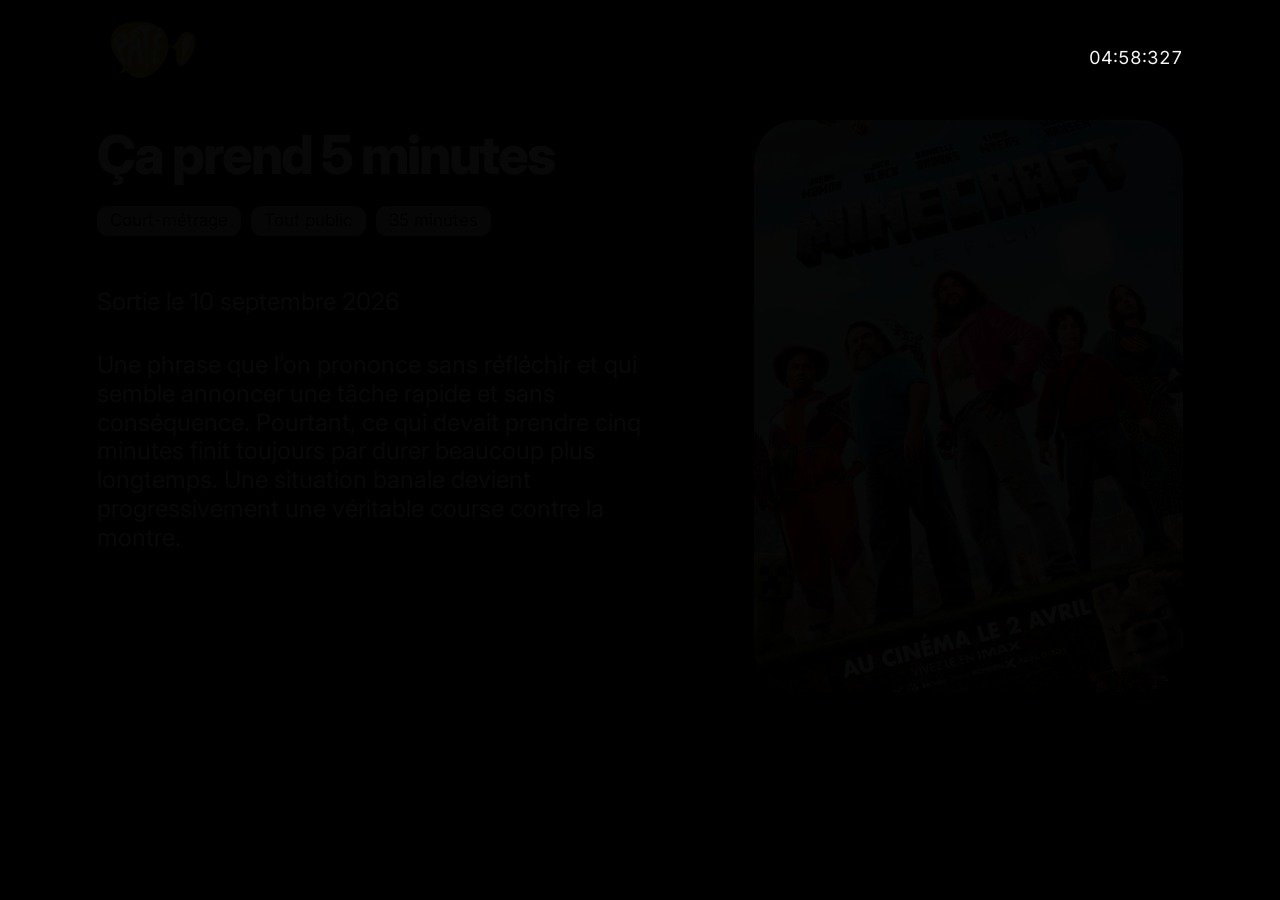
==== index.html @ 11e7de11 "add light effect" ====
<!DOCTYPE html>
<html lang="fr">
<head>
    <meta charset="UTF-8">
    <meta name="viewport" content="width=device-width, initial-scale=1.0">
    <title>Ça prend 5 minutes</title>
    <link rel="stylesheet" href="assets/css/style.css">
</head>
<body>
    <header>
        <img src="assets/images/logo_pathe.png" alt="Logo de Ça prend 5 minutes" class="logo">
        <div class="timer" id="timer">05:00:000</div>
    </header>
    <section class="first-section">
        <div class="first-section-left">
            <h1>Ça prend 5 minutes</h1>
            <div class="tags">
                <span class="tag">Court-métrage</span>
                <span class="tag">Tout public</span>
                <span class="tag">35 minutes</span>
            </div>
            <p class="date-sortie">Sortie le 10 septembre 2026</p>
            <p class="description">Une phrase que l’on prononce sans réfléchir et qui semble annoncer une tâche rapide et sans conséquence. Pourtant, ce qui devait prendre cinq minutes finit toujours par durer 
beaucoup plus longtemps. Une situation banale devient progressivement une véritable course contre la montre.</p>
        </div>
        <div class="first-section-right">
            <div class="container-affiche">
                <img src="assets/images/affiche.jpg" alt="Affiche du film Ça prend 5 minutes" class="affiche">
            </div>
        </div> 
    </section>
    
</body>
<script src="assets/js/index.js"></script>
</html>
---- assets/css/style.css ----
@import url('https://fonts.googleapis.com/css2?family=Inter:wght@100..900&display=swap');

* {
   box-sizing: border-box;
}

body {
   min-height: 100vh;
   margin: 0;
   padding: 20px 7.6vw 66px;
   background-color: #090A0B;
   color: #f8f8f8;
   font-family: 'Inter', sans-serif;
}

header {
   display: flex;
   align-items: center;
   justify-content: space-between;
   margin-bottom: 24px;
}

header img {
   display: block;
   width: 100px;
   height: auto;
}

.timer {
   position: relative;
   z-index: 2;
   color: #f8f8f8;
   font-size: 18px;
   font-variant-numeric: tabular-nums;
}

.scratch-layer {
   position: fixed;
   z-index: 1;
   inset: 0;
   width: 100%;
   height: 100%;
   pointer-events: none;
}

.first-section {
   display: flex;
   align-items: flex-start;
   justify-content: space-between;
   gap: 8vw;
   max-width: 1285px;
   margin: 0 auto;
}

.first-section-left {
   flex: 1 1 auto;
   min-width: 0;
   padding-top: 7px;
}

.first-section h1 {
   margin: 0 0 23px;
   color: #f8f8f8;
   font-size: clamp(38px, 4.2vw, 64px);
   font-weight: 800;
   line-height: 1.05;
   letter-spacing: -2px;
}

.tags {
   display: flex;
   flex-wrap: wrap;
   gap: 10px;
}

.tag {
   padding: 6px 13px 7px;
   border-radius: 11px;
   background-color: #c6c6c6;
   color: #090a0b;
   font-size: 17px;
   line-height: 1;
}

.date-sortie {
   margin: 52px 0 34px;
   color: #f1f1f1;
   font-size: 24px;
   line-height: 1.2;
}

.description {
   max-width: 590px;
   margin: 0;
   color: #f1f1f1;
   font-size: 24px;
   line-height: 1.2;
}

.first-section-right {
   flex: 0 0 min(35vw, 429px);
}

.container-affiche {
   width: 100%;
   aspect-ratio: 3 / 4;
   overflow: hidden;
   border-radius: 44px;
}

.affiche {
   display: block;
   width: 100%;
   height: 100%;
   object-fit: cover;
}

@media (max-width: 800px) {
   body {
      padding: 28px 24px 44px;
   }

   header {
      margin-bottom: 28px;
   }

   .first-section {
      display: block;
   }

   .first-section h1 {
      padding-right: 50px;
      font-size: clamp(36px, 10vw, 54px);
      letter-spacing: -1px;
   }

   .date-sortie {
      margin: 48px 0 28px;
      font-size: 22px;
   }

   .description {
      font-size: 22px;
   }

   .first-section-right {
      width: min(100%, 429px);
      margin: 42px auto 0;
   }
}
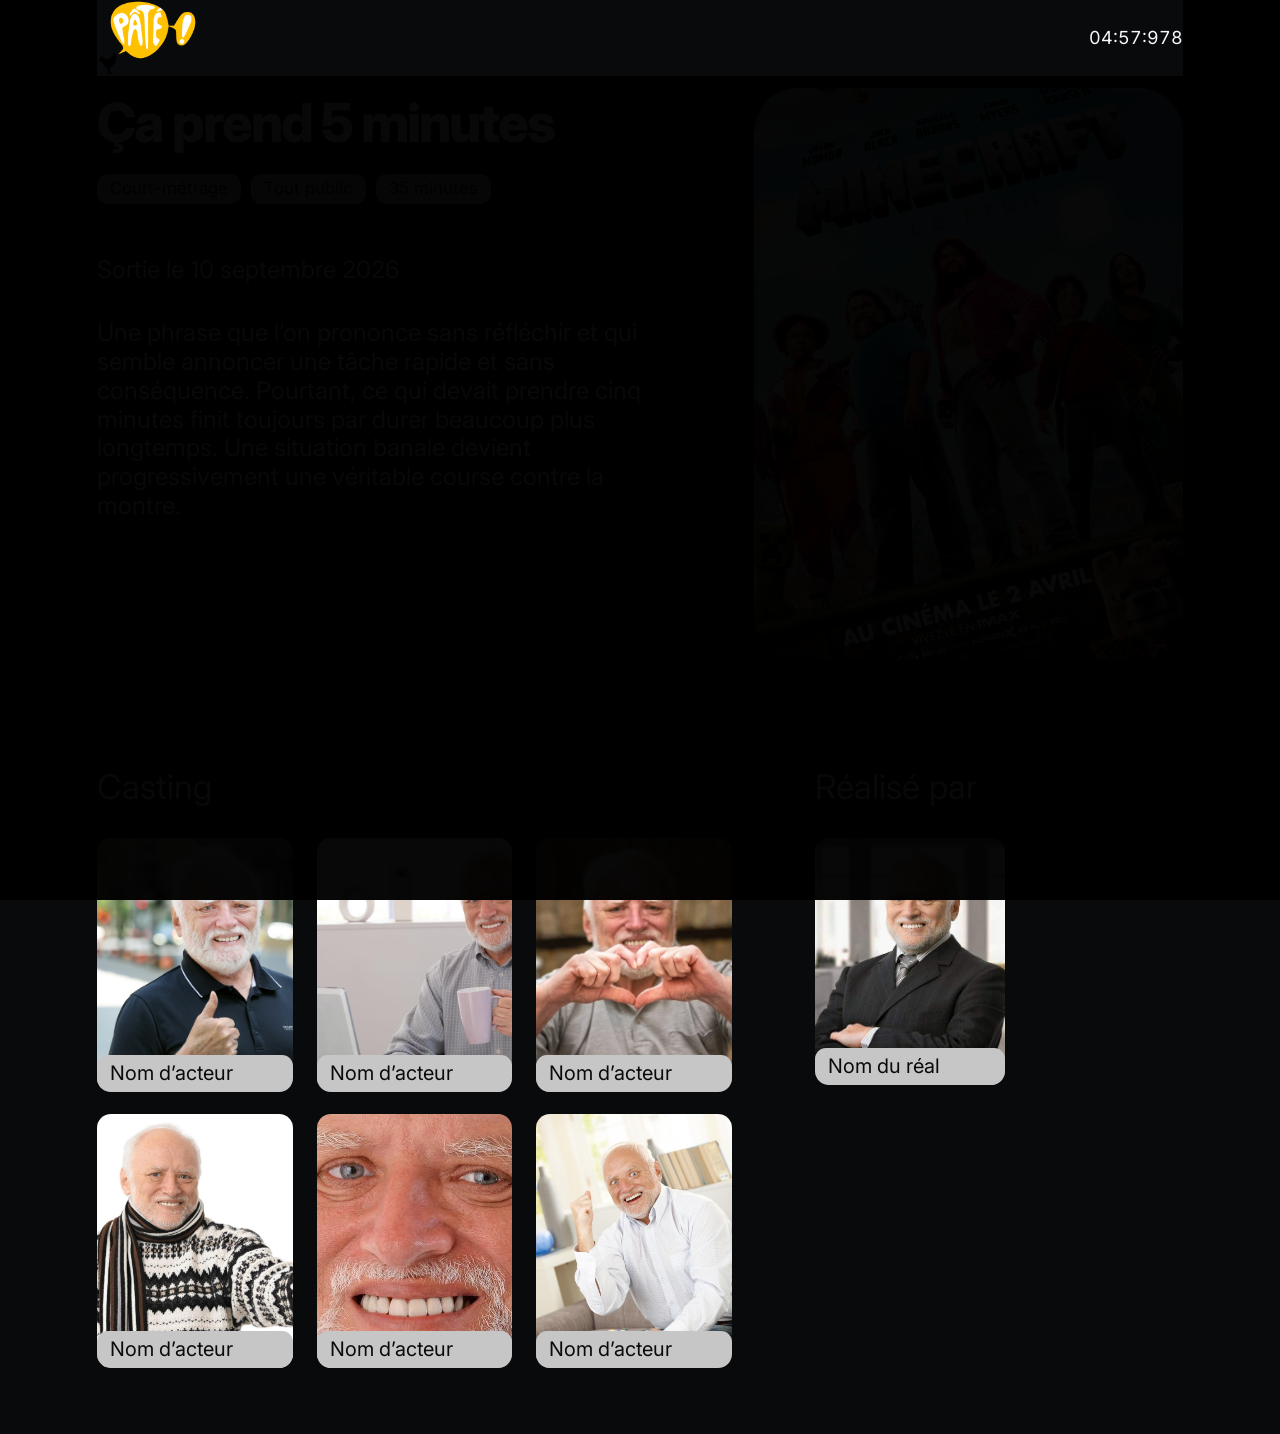
==== commit c77e1d3e: "new section" ====
--- a/index.html
+++ b/index.html
@@ -29,6 +29,46 @@
             </div>
         </div> 
     </section>
+
+    <section class="credits-section">
+        <div class="casting-column">
+            <h2>Casting</h2>
+            <div class="casting-grid">
+                <article class="person-card">
+                    <img src="assets/images/acteur_1.jpg" alt="Acteur du film">
+                    <p>Nom d’acteur</p>
+                </article>
+                <article class="person-card">
+                    <img src="assets/images/acteur_2.jpg" alt="Acteur du film">
+                    <p>Nom d’acteur</p>
+                </article>
+                <article class="person-card">
+                    <img src="assets/images/acteur_3.jpg" alt="Acteur du film">
+                    <p>Nom d’acteur</p>
+                </article>
+                <article class="person-card">
+                    <img src="assets/images/acteur_4.jpg" alt="Acteur du film">
+                    <p>Nom d’acteur</p>
+                </article>
+                <article class="person-card">
+                    <img src="assets/images/acteur_5.jpeg" alt="Acteur du film">
+                    <p>Nom d’acteur</p>
+                </article>
+                <article class="person-card">
+                    <img src="assets/images/acteur_6.jpg" alt="Acteur du film">
+                    <p>Nom d’acteur</p>
+                </article>
+            </div>
+        </div>
+
+        <div class="director-column">
+            <h2>Réalisé par</h2>
+            <article class="person-card director-card">
+                <img src="assets/images/real.jpg" alt="Réalisateur du film">
+                <p>Nom du réal</p>
+            </article>
+        </div>
+    </section>
     
 </body>
 <script src="assets/js/index.js"></script>
--- a/assets/css/style.css
+++ b/assets/css/style.css
@@ -7,17 +7,23 @@
 body {
    min-height: 100vh;
    margin: 0;
-   padding: 20px 7.6vw 66px;
+   padding: 88px 7.6vw 66px;
    background-color: #090A0B;
    color: #f8f8f8;
    font-family: 'Inter', sans-serif;
 }
 
 header {
+   position: fixed;
+   z-index: 3;
+   top: 0;
+   right: 7.6vw;
+   left: 7.6vw;
    display: flex;
    align-items: center;
    justify-content: space-between;
-   margin-bottom: 24px;
+   min-height: 68px;
+   background-color: #090a0b;
 }
 
 header img {
@@ -115,13 +121,71 @@
    object-fit: cover;
 }
 
+.credits-section {
+   display: grid;
+   grid-template-columns: minmax(0, 1fr) minmax(250px, 0.58fr);
+   gap: 6.5vw;
+   max-width: 1170px;
+   margin: 110px auto 0;
+}
+
+.credits-section h2 {
+   margin: 0 0 34px;
+   color: #f1f1f1;
+   font-size: 34px;
+   font-weight: 400;
+   line-height: 1;
+}
+
+.casting-grid {
+   display: grid;
+   grid-template-columns: repeat(3, minmax(0, 1fr));
+   gap: 22px 24px;
+}
+
+.person-card {
+   position: relative;
+   aspect-ratio: 0.77;
+   overflow: hidden;
+   border-radius: 14px;
+   background: #c6c6c6;
+}
+
+.person-card img {
+   display: block;
+   width: 100%;
+   height: 100%;
+   object-fit: cover;
+}
+
+.person-card p {
+   position: absolute;
+   right: 0;
+   bottom: 0;
+   left: 0;
+   margin: 0;
+   padding: 7px 13px 8px;
+   border-radius: 11px;
+   background: #c6c6c6;
+   color: #090a0b;
+   font-size: 20px;
+   line-height: 1.1;
+   white-space: nowrap;
+}
+
+.director-card {
+   width: min(100%, 190px);
+}
+
 @media (max-width: 800px) {
    body {
-      padding: 28px 24px 44px;
+      padding: 88px 24px 44px;
    }
 
    header {
-      margin-bottom: 28px;
+      right: 24px;
+      left: 24px;
+      min-height: 68px;
    }
 
    .first-section {
@@ -147,5 +211,29 @@
       width: min(100%, 429px);
       margin: 42px auto 0;
    }
-}
-
+
+   .credits-section {
+      display: block;
+      margin-top: 76px;
+   }
+
+   .credits-section h2 {
+      margin-bottom: 24px;
+      font-size: 30px;
+   }
+
+   .casting-grid {
+      grid-template-columns: repeat(2, minmax(0, 1fr));
+      gap: 16px;
+   }
+
+   .person-card p {
+      padding: 6px 9px 7px;
+      font-size: 15px;
+   }
+
+   .director-column {
+      margin-top: 52px;
+   }
+}
+
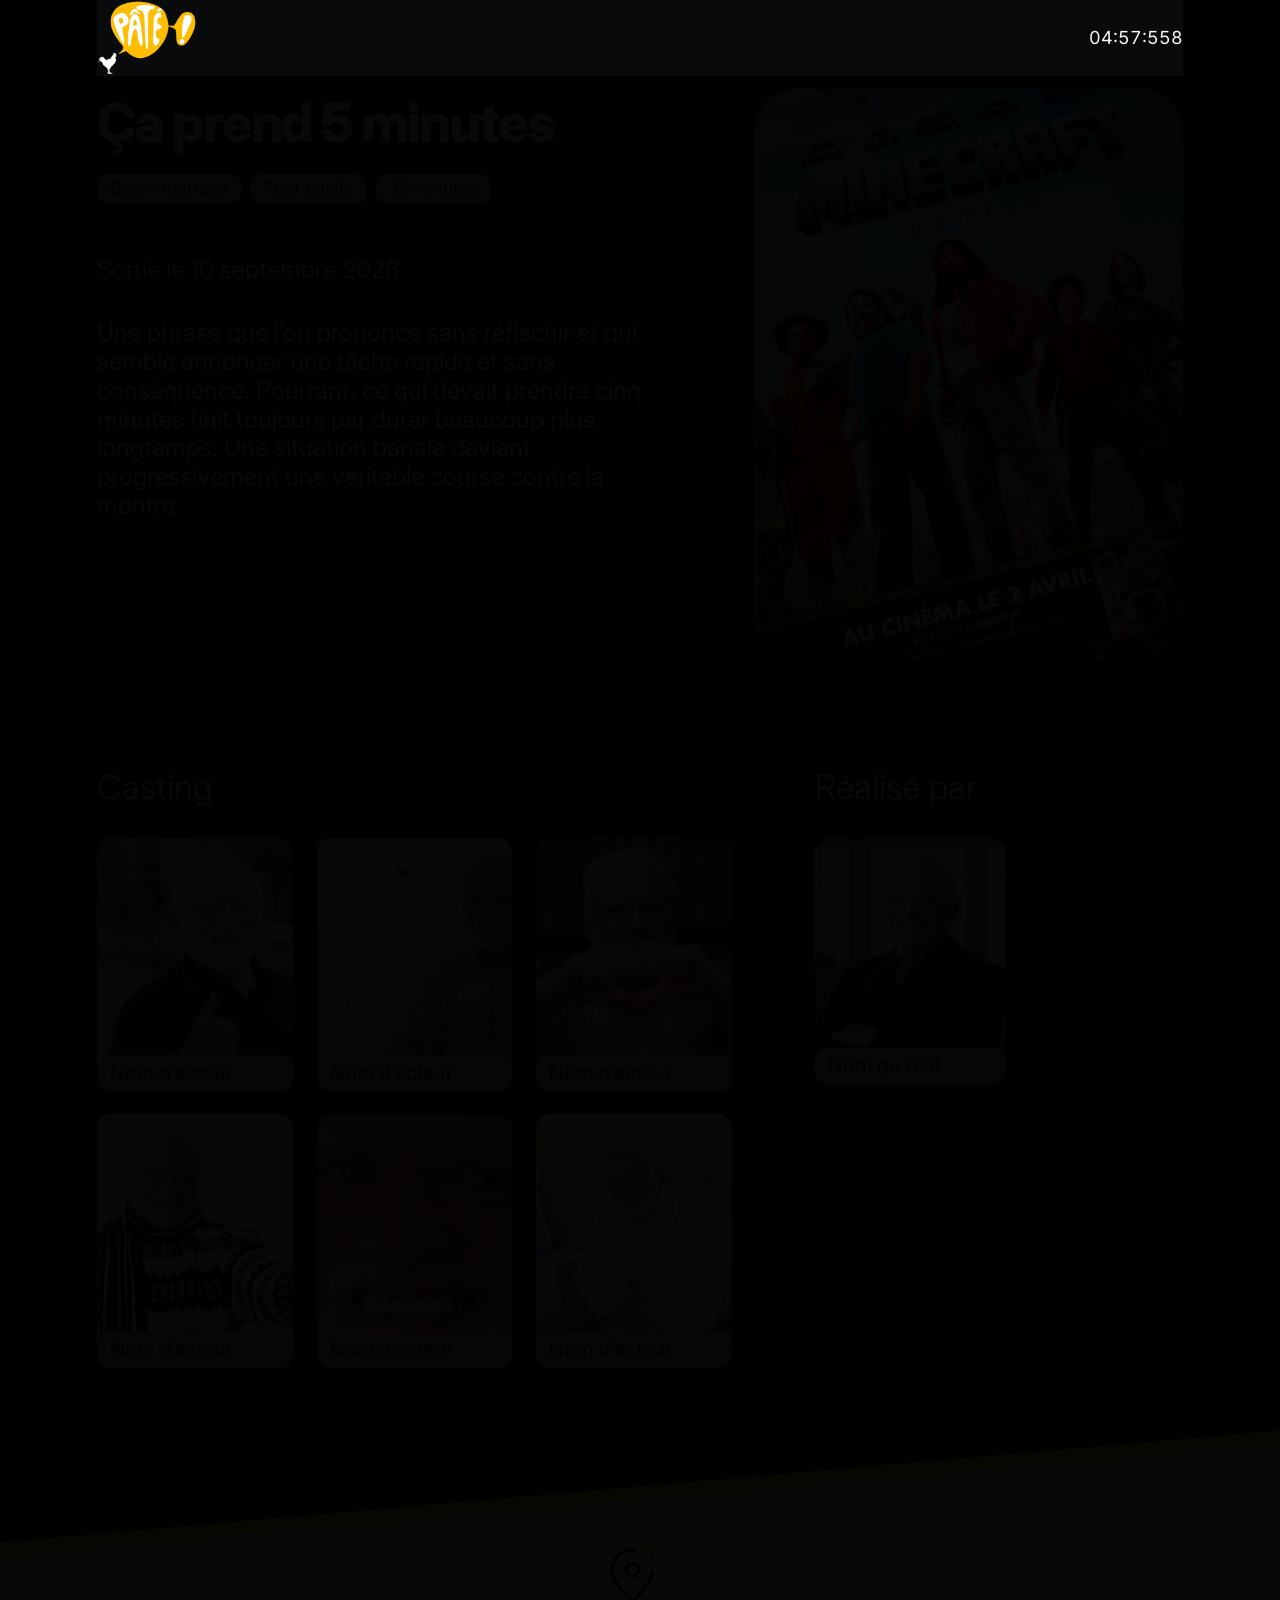
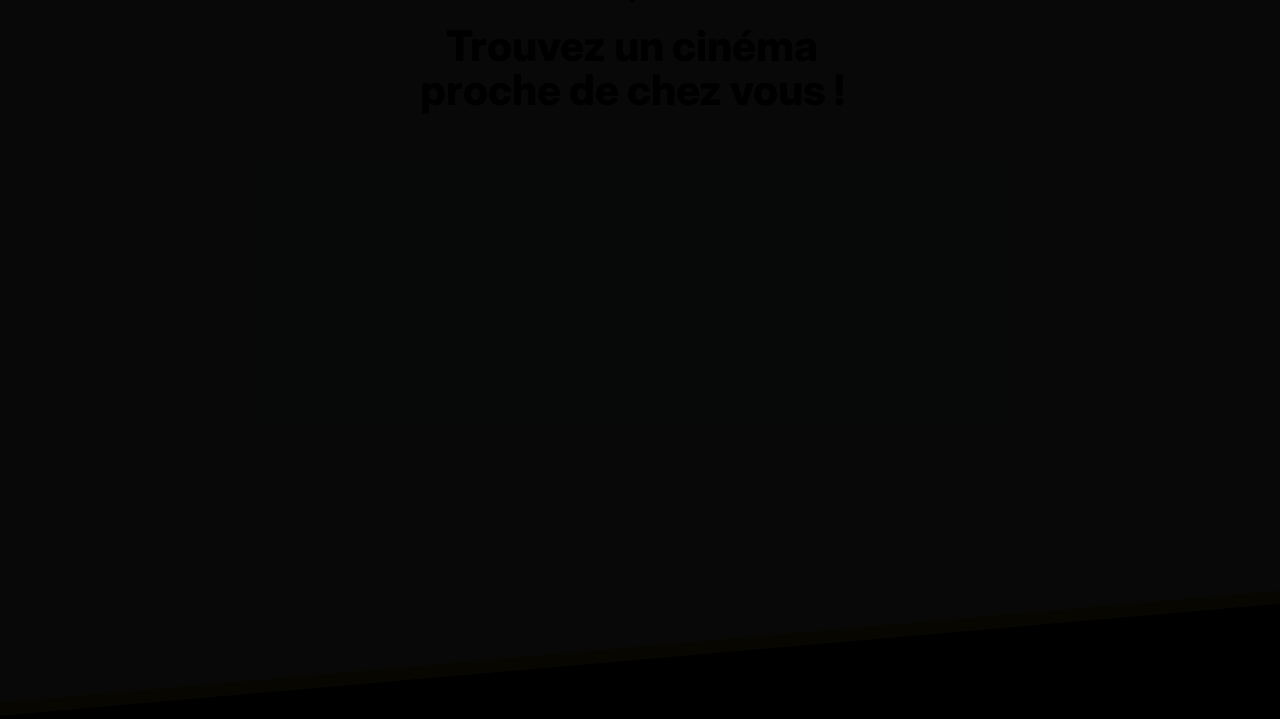
==== commit d5fbf812: "added card" ====
--- a/index.html
+++ b/index.html
@@ -69,6 +69,22 @@
             </article>
         </div>
     </section>
+
+    <section class="cinema-section">
+        <div class="cinema-panel">
+            <div class="cinema-content">
+                <img class="map-pin" src="assets/images/pin_map.png" alt="Localisation">
+                <h2>Trouvez un cinéma<br>proche de chez vous !</h2>
+                <div class="map-preview">
+                    <iframe
+                        title="Carte interactive des cinémas près de Bordeaux"
+                        src="https://www.openstreetmap.org/export/embed.html?bbox=-0.62%2C44.82%2C-0.52%2C44.87&layer=mapnik&marker=44.855%2C-0.57"
+                        loading="lazy">
+                    </iframe>
+                </div>
+            </div>
+        </div>
+    </section>
     
 </body>
 <script src="assets/js/index.js"></script>
--- a/assets/css/style.css
+++ b/assets/css/style.css
@@ -7,6 +7,7 @@
 body {
    min-height: 100vh;
    margin: 0;
+   overflow-x: hidden;
    padding: 88px 7.6vw 66px;
    background-color: #090A0B;
    color: #f8f8f8;
@@ -41,11 +42,10 @@
 }
 
 .scratch-layer {
-   position: fixed;
+   position: absolute;
    z-index: 1;
-   inset: 0;
-   width: 100%;
-   height: 100%;
+   top: 0;
+   left: 0;
    pointer-events: none;
 }
 
@@ -177,6 +177,86 @@
    width: min(100%, 190px);
 }
 
+.cinema-section {
+   width: 100vw;
+   max-width: none;
+   margin: 150px 0 0 calc(50% - 50vw);
+   padding: 30px 0;
+}
+
+.cinema-panel {
+   position: relative;
+   display: flex;
+   flex-direction: column;
+   align-items: center;
+   width: calc(100% + 160px);
+   min-height: 770px;
+   margin: -60px 0;
+   margin-left: -80px;
+   padding: 58px 7vw 72px;
+   overflow: hidden;
+   background: #f8f8f8;
+   color: #090a0b;
+   transform: rotate(-5deg);
+}
+
+.cinema-content {
+   display: flex;
+   flex-direction: column;
+   align-items: center;
+   width: min(100%, 1170px);
+   transform: rotate(5deg);
+}
+
+.cinema-panel::before,
+.cinema-panel::after {
+   position: absolute;
+   right: -4%;
+   left: -4%;
+   height: 13px;
+   background: #ffc400;
+   content: "";
+}
+
+.cinema-panel::before {
+   top: 0;
+}
+
+.cinema-panel::after {
+   bottom: 0;
+}
+
+.map-pin {
+   width: 48px;
+   height: 58px;
+   margin-bottom: 20px;
+   object-fit: contain;
+}
+
+.cinema-panel h2 {
+   margin: 0 0 44px;
+   text-align: center;
+   font-size: clamp(28px, 3.3vw, 48px);
+   font-weight: 800;
+   line-height: 1.05;
+}
+
+.map-preview {
+   position: relative;
+   width: min(100%, 760px);
+   height: 270px;
+   overflow: hidden;
+   border-radius: 24px;
+   background: #dbe5e8;
+}
+
+.map-preview iframe {
+   display: block;
+   width: 100%;
+   height: 100%;
+   border: 0;
+}
+
 @media (max-width: 800px) {
    body {
       padding: 88px 24px 44px;
@@ -235,5 +315,28 @@
    .director-column {
       margin-top: 52px;
    }
-}
-
+
+   .cinema-section {
+      margin-top: 92px;
+      padding: 20px 0;
+   }
+
+   .cinema-panel {
+      width: calc(100% + 80px);
+      min-height: 600px;
+      margin: -40px 0;
+      margin-left: -40px;
+      padding: 46px 24px 56px;
+   }
+
+   .cinema-panel h2 {
+      margin-bottom: 30px;
+      font-size: 30px;
+   }
+
+   .map-preview {
+      height: 190px;
+      border-radius: 16px;
+   }
+}
+
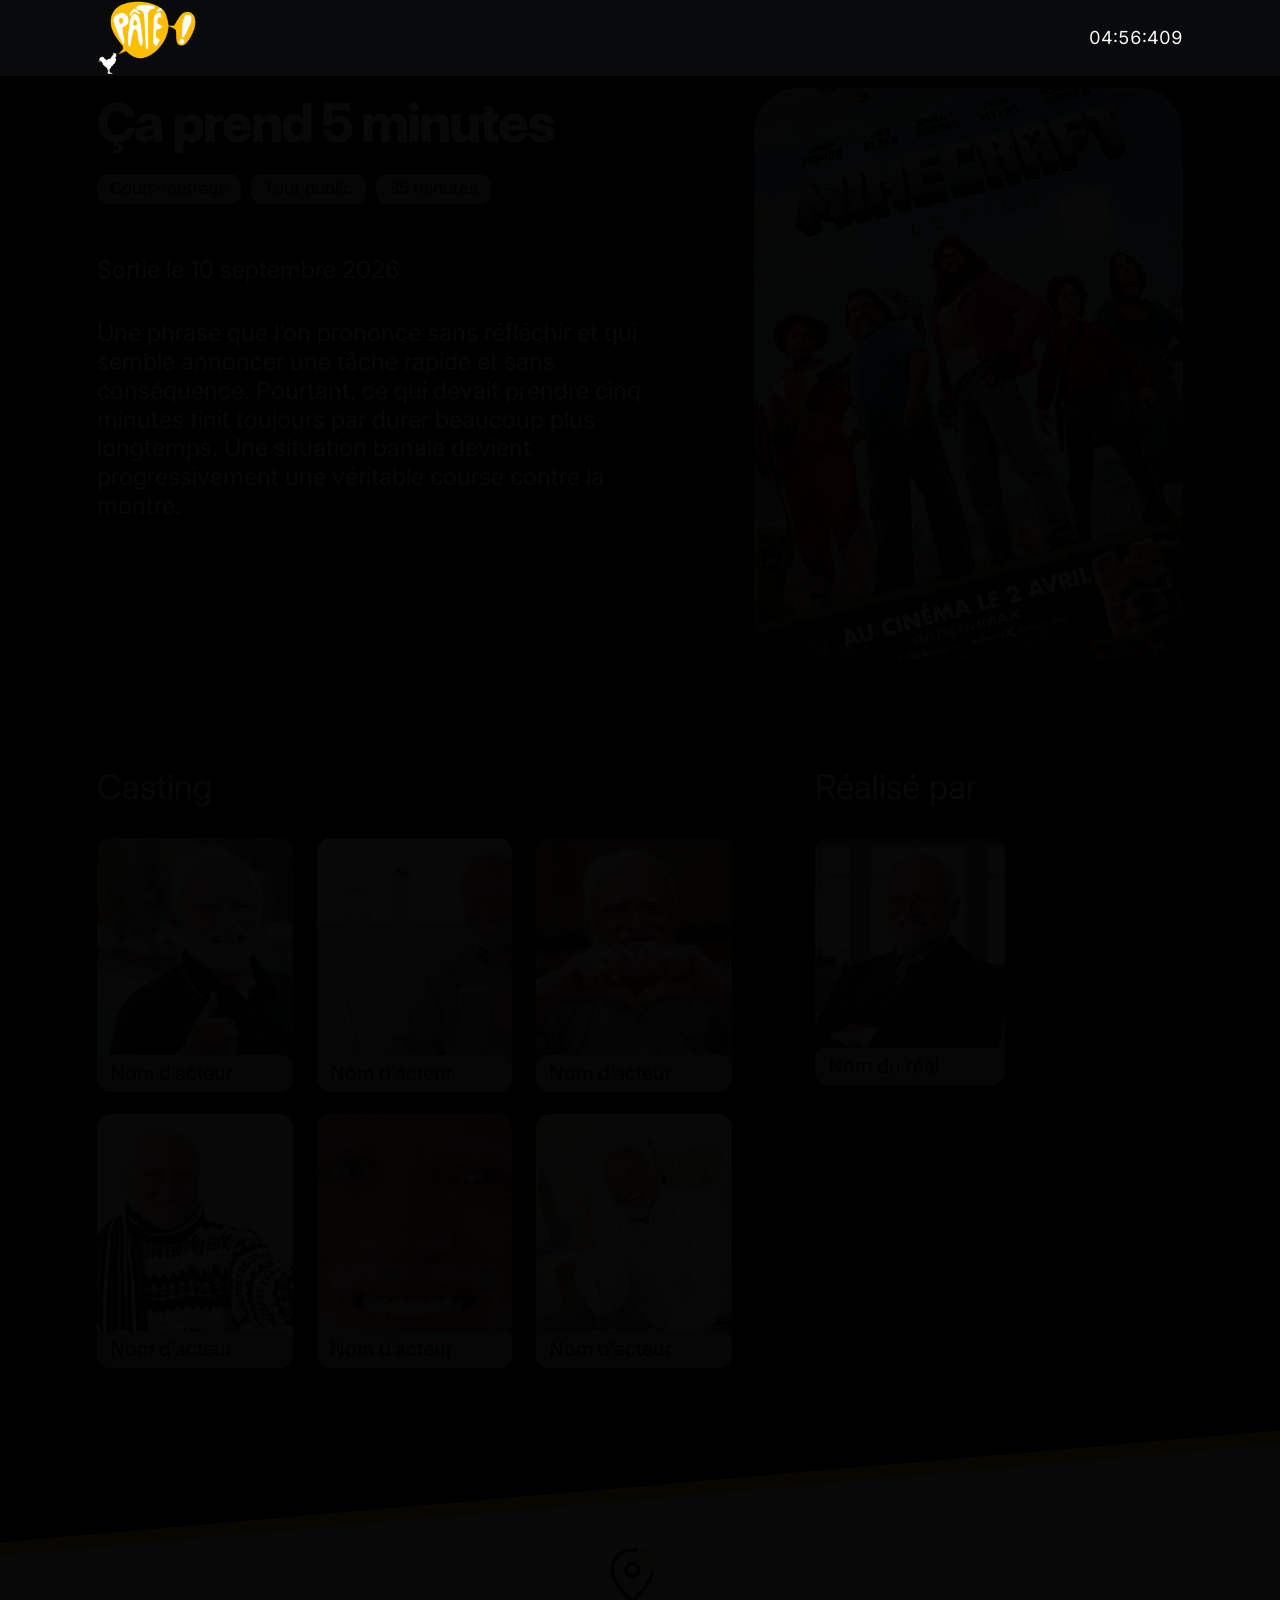
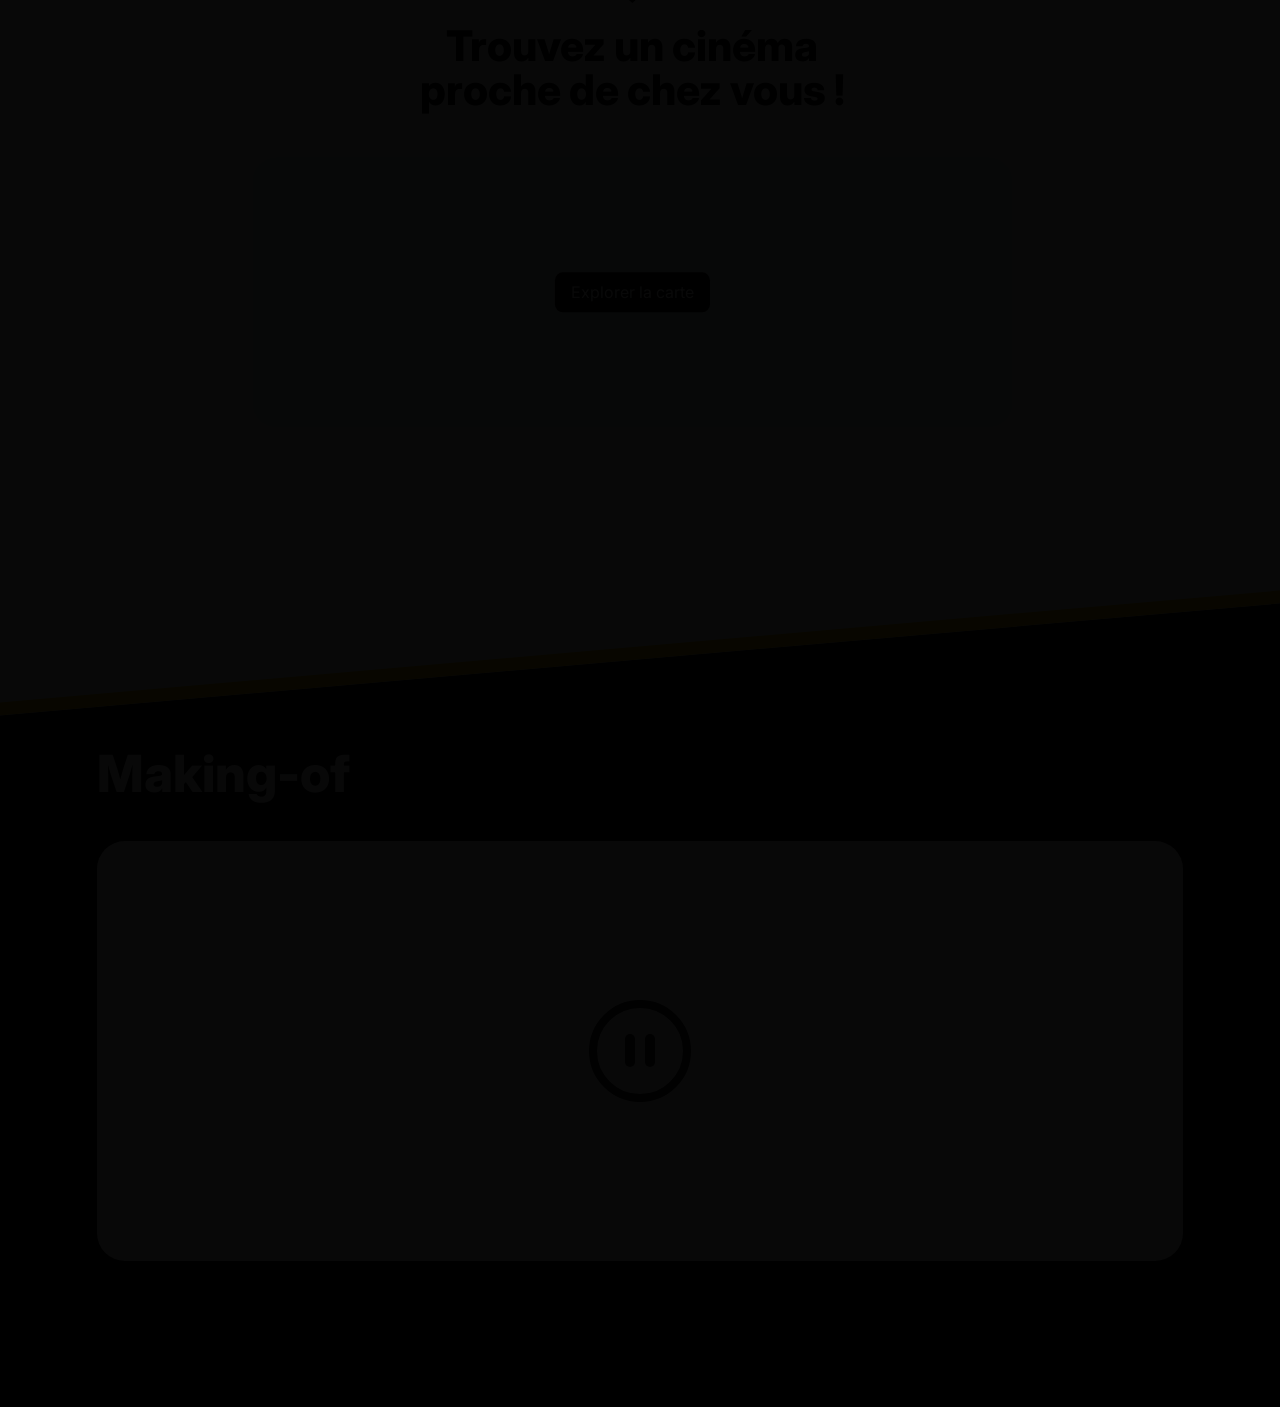
==== commit 07073320: "added making of section" ====
--- a/index.html
+++ b/index.html
@@ -76,6 +76,7 @@
                 <img class="map-pin" src="assets/images/pin_map.png" alt="Localisation">
                 <h2>Trouvez un cinéma<br>proche de chez vous !</h2>
                 <div class="map-preview">
+                    <button class="map-interaction-button" type="button">Explorer la carte</button>
                     <iframe
                         title="Carte interactive des cinémas près de Bordeaux"
                         src="https://www.openstreetmap.org/export/embed.html?bbox=-0.62%2C44.82%2C-0.52%2C44.87&layer=mapnik&marker=44.855%2C-0.57"
@@ -85,6 +86,16 @@
             </div>
         </div>
     </section>
+
+    <section class="making-of-section">
+        <h2>Making-of</h2>
+        <div class="making-of-player">
+            <button class="pause-button" type="button" aria-label="Mettre le making-of en pause">
+                <span></span>
+                <span></span>
+            </button>
+        </div>
+    </section>
     
 </body>
 <script src="assets/js/index.js"></script>
--- a/assets/css/style.css
+++ b/assets/css/style.css
@@ -18,12 +18,13 @@
    position: fixed;
    z-index: 3;
    top: 0;
-   right: 7.6vw;
-   left: 7.6vw;
+   right: 0;
+   left: 0;
    display: flex;
    align-items: center;
    justify-content: space-between;
    min-height: 68px;
+   padding: 0 7.6vw;
    background-color: #090a0b;
 }
 
@@ -255,6 +256,72 @@
    width: 100%;
    height: 100%;
    border: 0;
+   pointer-events: none;
+}
+
+.map-interaction-button {
+   position: absolute;
+   z-index: 2;
+   top: 50%;
+   left: 50%;
+   padding: 10px 16px;
+   border: 0;
+   border-radius: 8px;
+   background: #090a0b;
+   color: #f8f8f8;
+   cursor: pointer;
+   font: inherit;
+   transform: translate(-50%, -50%);
+}
+
+.map-preview.is-interactive iframe {
+   pointer-events: auto;
+}
+
+.map-preview.is-interactive .map-interaction-button {
+   display: none;
+}
+
+.making-of-section {
+   max-width: 1140px;
+   margin: 120px auto 80px;
+}
+
+.making-of-section h2 {
+   margin: 0 0 42px;
+   color: #f8f8f8;
+   font-size: clamp(36px, 4vw, 58px);
+   font-weight: 800;
+   line-height: 1;
+}
+
+.making-of-player {
+   display: grid;
+   min-height: 420px;
+   place-items: center;
+   border-radius: 28px;
+   background: #f8f8f8;
+}
+
+.pause-button {
+   display: flex;
+   align-items: center;
+   justify-content: center;
+   gap: 10px;
+   width: 102px;
+   height: 102px;
+   border: 8px solid #202020;
+   border-radius: 50%;
+   background: transparent;
+   cursor: pointer;
+}
+
+.pause-button span {
+   display: block;
+   width: 10px;
+   height: 33px;
+   border-radius: 5px;
+   background: #202020;
 }
 
 @media (max-width: 800px) {
@@ -263,9 +330,10 @@
    }
 
    header {
-      right: 24px;
-      left: 24px;
+      right: 0;
+      left: 0;
       min-height: 68px;
+      padding: 0 24px;
    }
 
    .first-section {
@@ -338,5 +406,30 @@
       height: 190px;
       border-radius: 16px;
    }
-}
-
+
+   .making-of-section {
+      margin: 92px auto 52px;
+   }
+
+   .making-of-section h2 {
+      margin-bottom: 28px;
+      font-size: 38px;
+   }
+
+   .making-of-player {
+      min-height: 260px;
+      border-radius: 22px;
+   }
+
+   .pause-button {
+      width: 78px;
+      height: 78px;
+      border-width: 6px;
+   }
+
+   .pause-button span {
+      width: 8px;
+      height: 25px;
+   }
+}
+
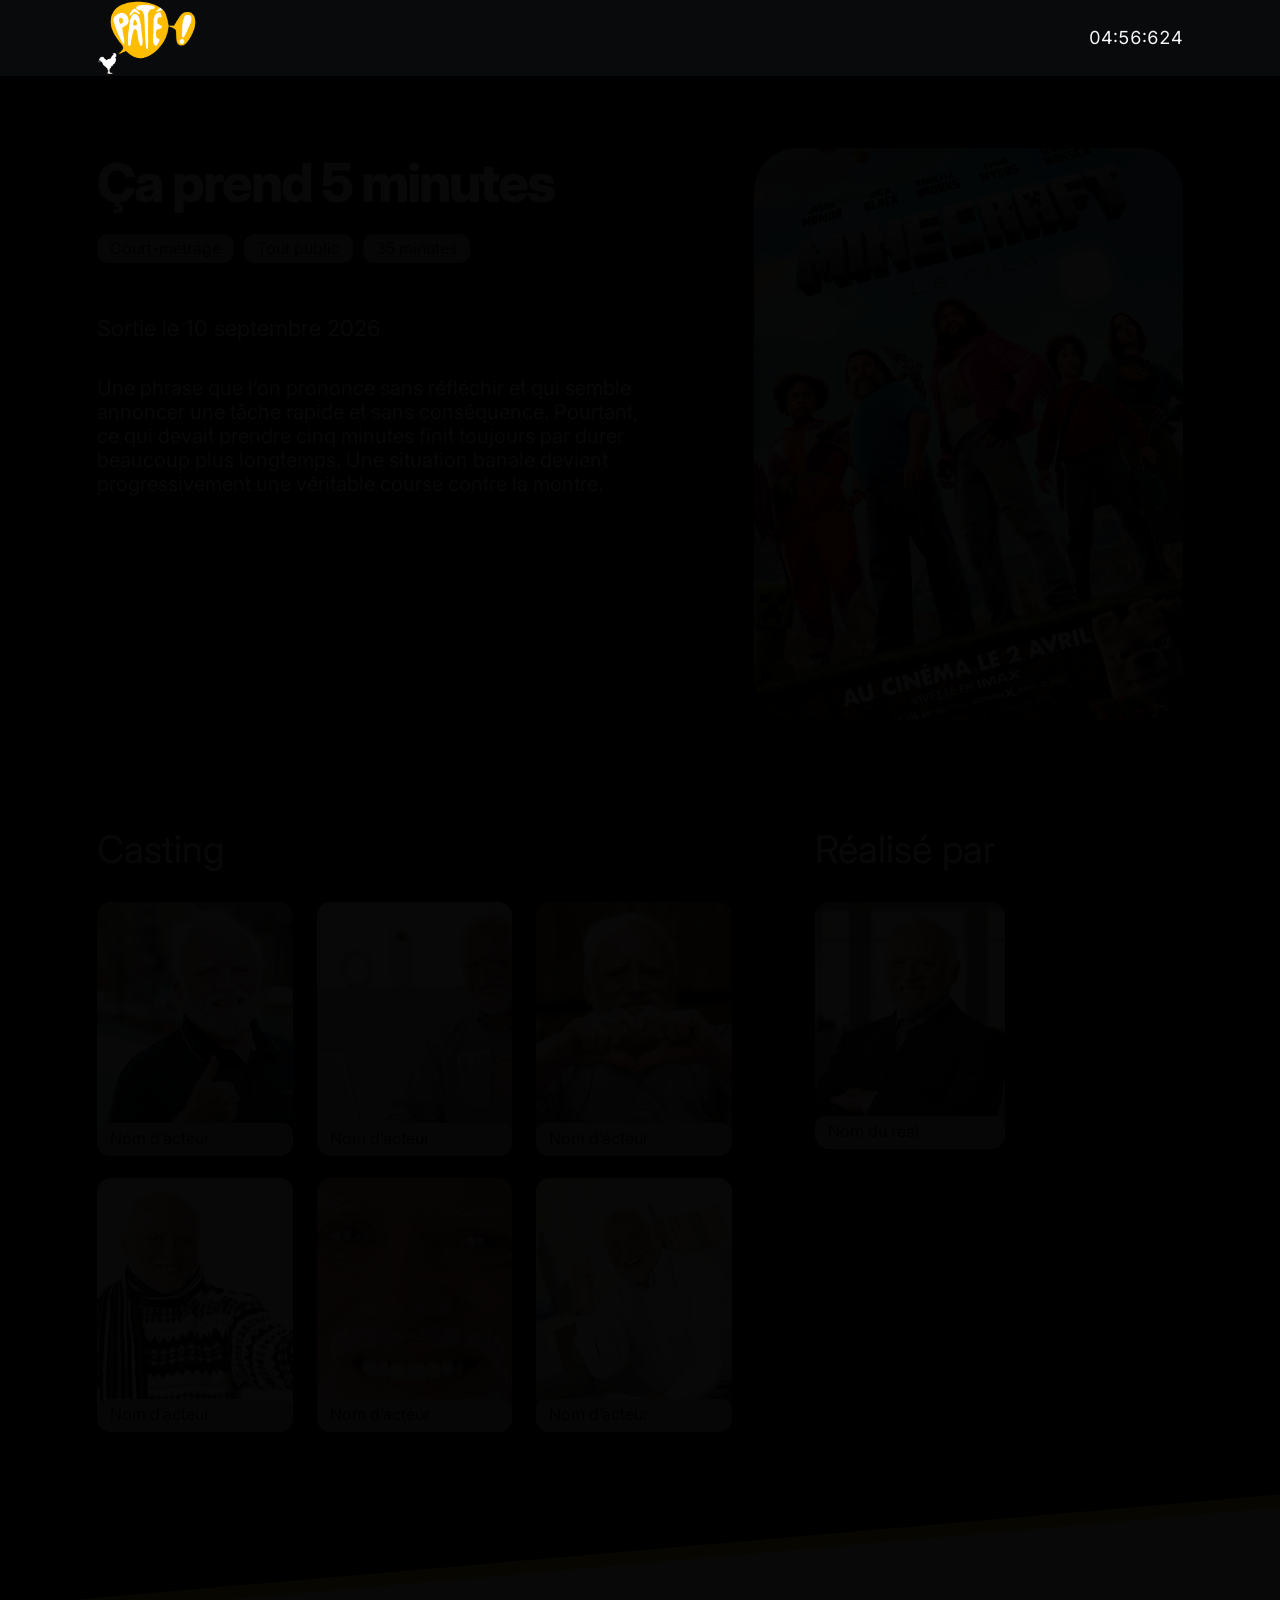
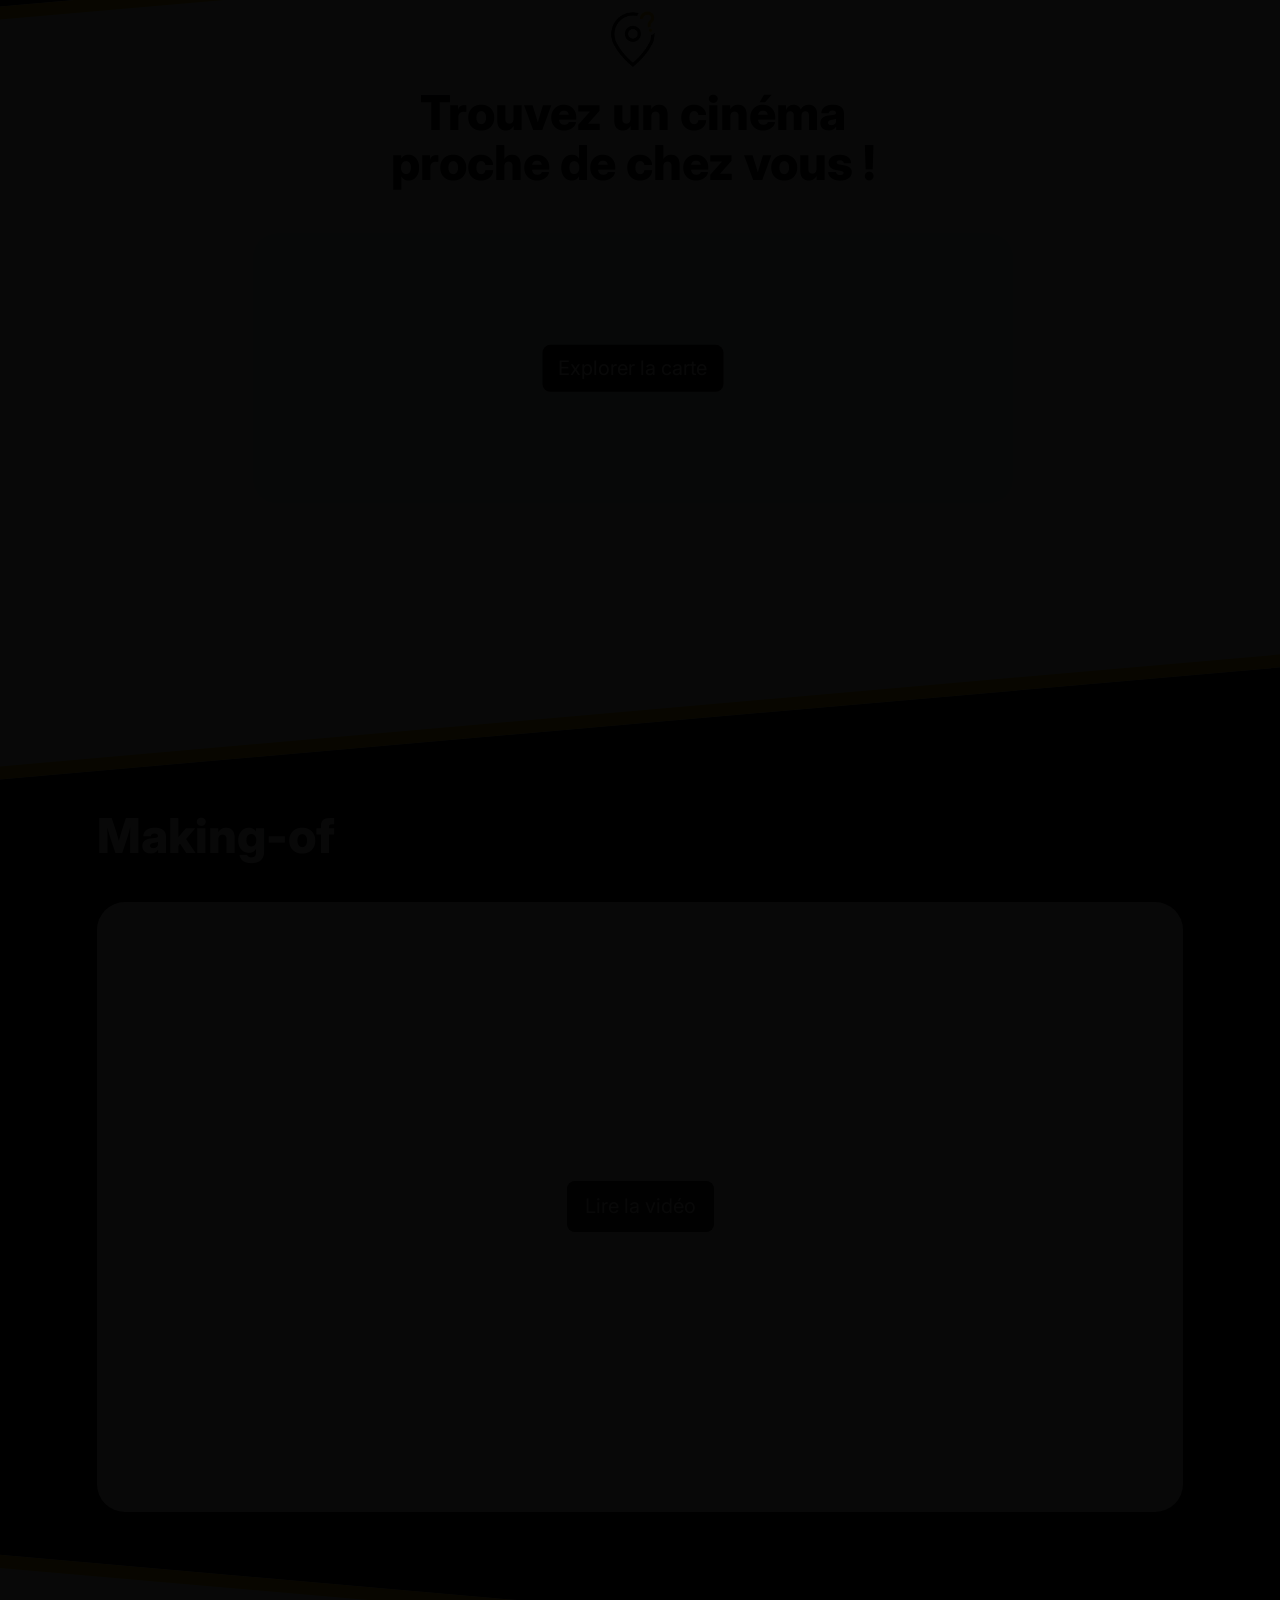
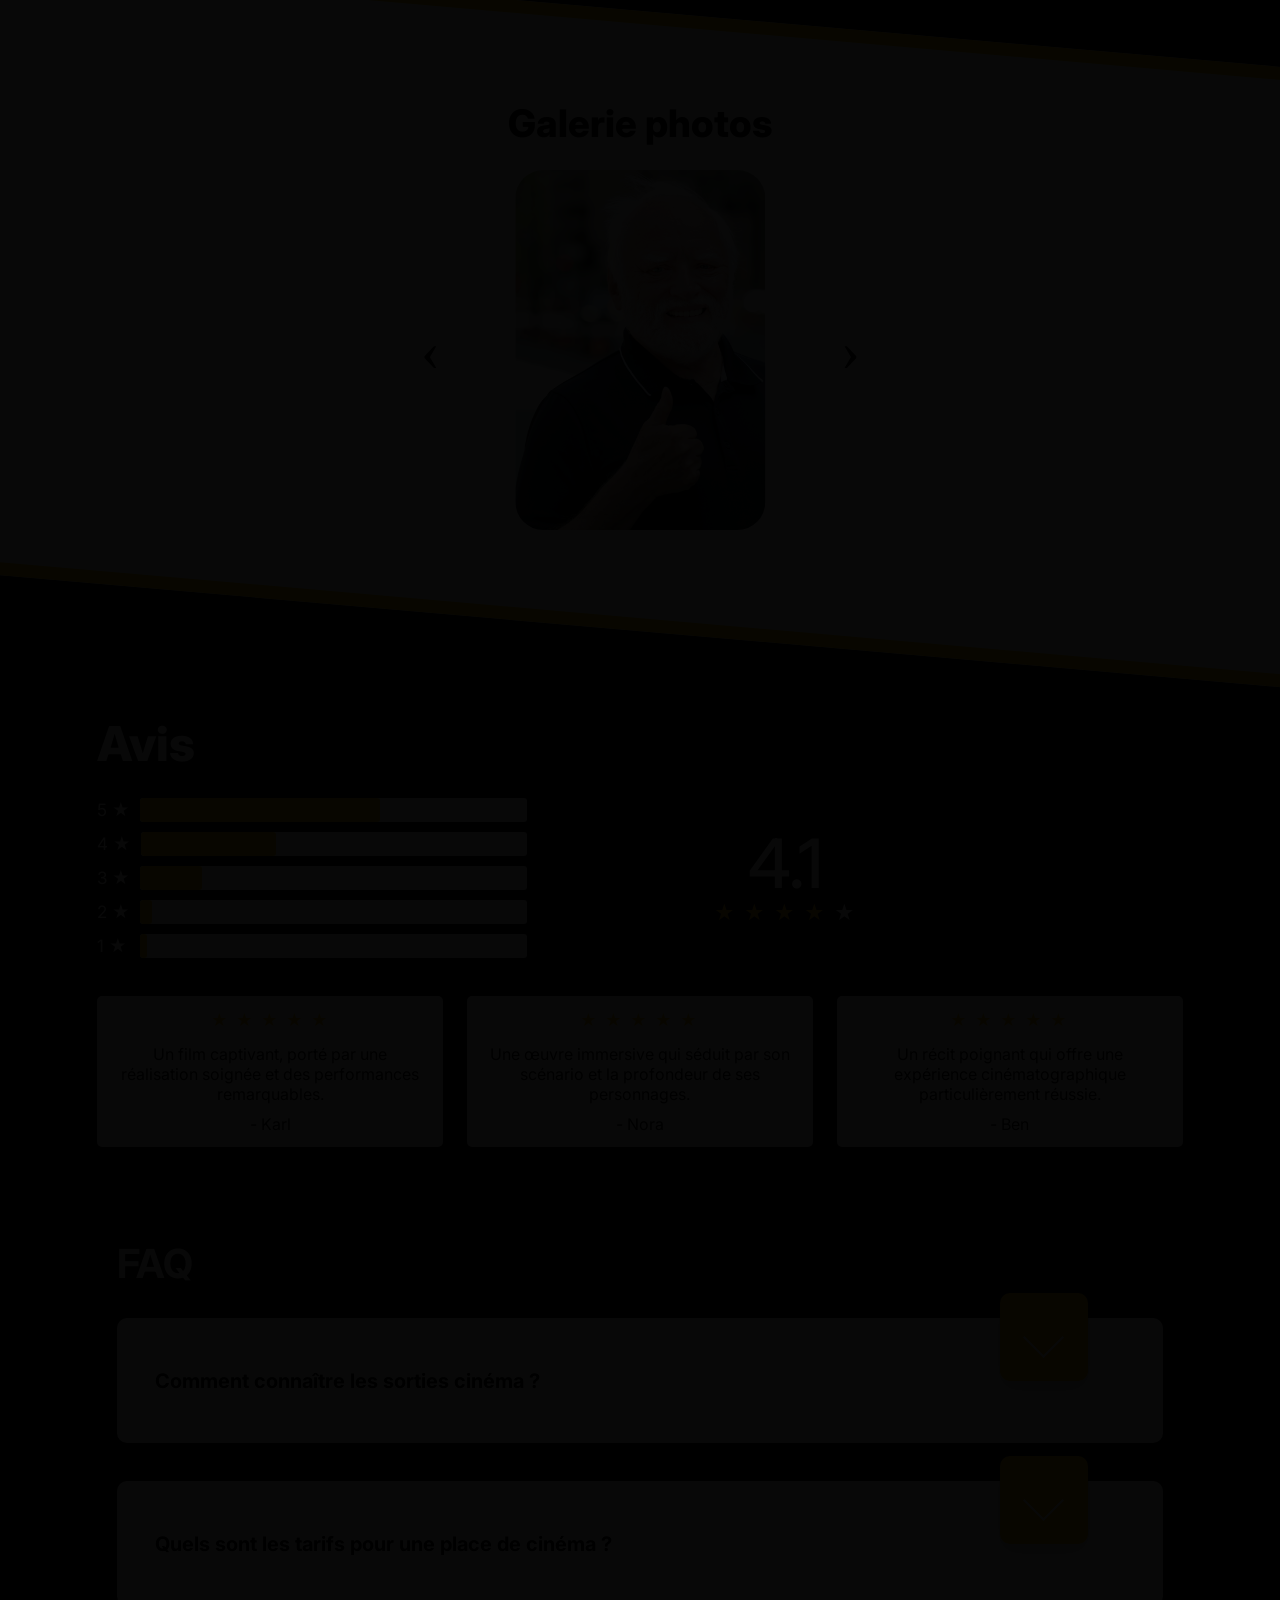
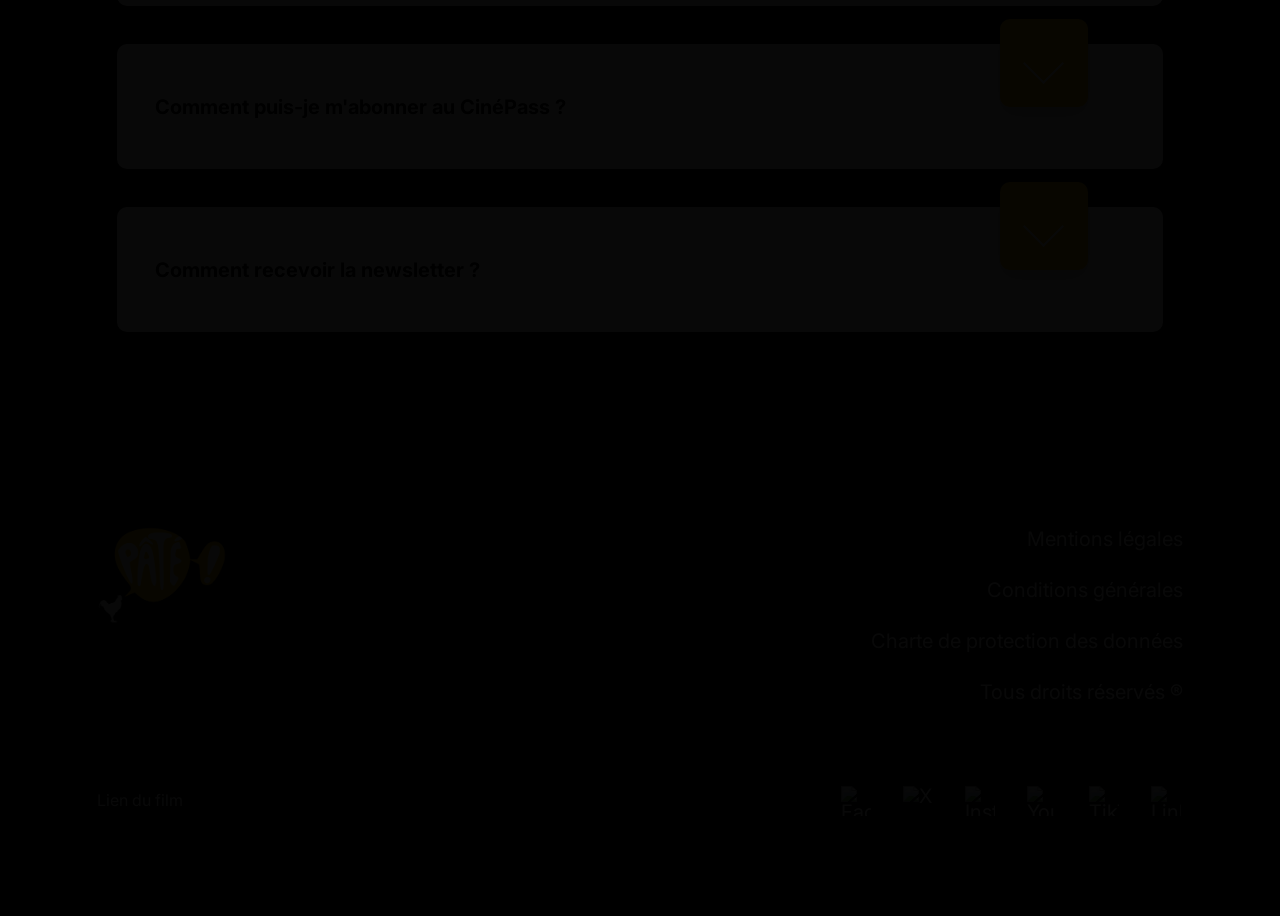
==== commit 21aa42d4: "assembly" ====
--- a/index.html
+++ b/index.html
@@ -90,13 +90,164 @@
     <section class="making-of-section">
         <h2>Making-of</h2>
         <div class="making-of-player">
-            <button class="pause-button" type="button" aria-label="Mettre le making-of en pause">
-                <span></span>
-                <span></span>
-            </button>
-        </div>
-    </section>
+            <div class="video-scratch-capture">
+                <button class="video-activate-button" type="button">Lire la vidéo</button>
+            </div>
+            <iframe
+                src="https://www.youtube-nocookie.com/embed/dQw4w9WgXcQ"
+                title="Making-of de Ça prend 5 minutes"
+                allow="accelerometer; autoplay; clipboard-write; encrypted-media; gyroscope; picture-in-picture; web-share"
+                referrerpolicy="strict-origin-when-cross-origin"
+                allowfullscreen>
+            </iframe>
+        </div>
+    </section>
+
+    <section class="gallery-section">
+        <div class="gallery-panel">
+            <div class="gallery-content">
+                <h2>Galerie photos</h2>
+                <div class="gallery-viewer">
+                    <button class="gallery-arrow gallery-arrow-left" type="button" aria-label="Photo précédente">&#8249;</button>
+                    <img id="gallery-image" src="assets/images/acteur_1.jpg" alt="Photo de la galerie">
+                    <button class="gallery-arrow gallery-arrow-right" type="button" aria-label="Photo suivante">&#8250;</button>
+                </div>
+            </div>
+        </div>
+    </section>
+
+    <section class="reviews-section">
+        <h2>Avis</h2>
+        <div class="reviews-summary">
+            <div class="rating-bars" aria-label="Répartition des notes">
+                <div class="rating-row"><span>5 ★</span><div class="rating-track"><span style="width: 62%;"></span></div></div>
+                <div class="rating-row"><span>4 ★</span><div class="rating-track"><span style="width: 35%;"></span></div></div>
+                <div class="rating-row"><span>3 ★</span><div class="rating-track"><span style="width: 16%;"></span></div></div>
+                <div class="rating-row"><span>2 ★</span><div class="rating-track"><span style="width: 3%;"></span></div></div>
+                <div class="rating-row"><span>1 ★</span><div class="rating-track"><span style="width: 2%;"></span></div></div>
+            </div>
+            <div class="average-rating">
+                <strong>4.1</strong>
+                <span class="average-stars">★ ★ ★ ★ <span>★</span></span>
+            </div>
+        </div>
+        <div class="review-cards">
+            <article class="review-card">
+                <div class="review-stars">★ ★ ★ ★ ★</div>
+                <p>Un film captivant, porté par une réalisation soignée et des performances remarquables.</p>
+                <span>- Karl</span>
+            </article>
+            <article class="review-card">
+                <div class="review-stars">★ ★ ★ ★ ★</div>
+                <p>Une œuvre immersive qui séduit par son scénario et la profondeur de ses personnages.</p>
+                <span>- Nora</span>
+            </article>
+            <article class="review-card">
+                <div class="review-stars">★ ★ ★ ★ ★</div>
+                <p>Un récit poignant qui offre une expérience cinématographique particulièrement réussie.</p>
+                <span>- Ben</span>
+            </article>
+        </div>
+    </section>
+    <main class="faq-container">
+
+        <h1>FAQ</h1>
+
+        <div class="faq-item">
+            <button class="faq-question" type="button">
+                <span class="faq-title">
+                    Comment connaître les sorties cinéma ?
+                </span>
+                <span class="faq-icon"></span>
+            </button>
+
+            <div class="faq-answer">
+                <p>
+                    Les prochaines sorties cinéma sont mises en avant sur notre
+                    site et application. Rendez-vous dans la section "Films"
+                    pour tout savoir sur les films à venir, les bandes-annonces
+                    et les dates de sortie.
+                </p>
+            </div>
+        </div>
+
+        <div class="faq-item">
+            <button class="faq-question" type="button">
+                <span class="faq-title">
+                    Quels sont les tarifs pour une place de cinéma ?
+                </span>
+                <span class="faq-icon"></span>
+            </button>
+
+            <div class="faq-answer">
+                <p>
+                    Les tarifs varient selon le cinéma, la séance et le type
+                    de place. Consultez notre application pour connaître les
+                    prix disponibles près de chez vous.
+                </p>
+            </div>
+        </div>
+
+        <div class="faq-item">
+            <button class="faq-question" type="button">
+                <span class="faq-title">
+                    Comment puis-je m'abonner au CinéPass ?
+                </span>
+                <span class="faq-icon"></span>
+            </button>
+
+            <div class="faq-answer">
+                <p>
+                    Vous pouvez souscrire au CinéPass directement depuis notre
+                    site ou notre application. Choisissez la formule qui vous
+                    convient puis suivez les étapes d'inscription.
+                </p>
+            </div>
+        </div>
+
+        <div class="faq-item">
+            <button class="faq-question" type="button">
+                <span class="faq-title">
+                    Comment recevoir la newsletter ?
+                </span>
+                <span class="faq-icon"></span>
+            </button>
+
+            <div class="faq-answer">
+                <p>
+                    Inscrivez-vous à notre newsletter depuis votre espace
+                    personnel afin de recevoir nos actualités, les sorties
+                    cinéma et nos dernières offres.
+                </p>
+            </div>
+        </div>
+
+    </main>
+
+    <footer class="site-footer">
+        <div class="footer-top">
+            <img src="assets/images/logo_pathe.png" alt="Logo de Ça prend 5 minutes" class="footer-logo">
+            <nav class="footer-links" aria-label="Liens légaux">
+                <a href="#mentions-legales">Mentions légales</a>
+                <a href="#conditions">Conditions générales</a>
+                <a href="#donnees">Charte de protection des données</a>
+                <span>Tous droits réservés ®</span>
+            </nav>
+        </div>
+        <div class="footer-bottom">
+            <a class="film-link" href="#film">Lien du film</a>
+            <nav class="social-links" aria-label="Réseaux sociaux">
+                <a href="#facebook" aria-label="Facebook"><img src="https://cdn.simpleicons.org/facebook/FFFFFF" alt="Facebook"></a>
+                <a href="#x" aria-label="X"><img src="https://cdn.simpleicons.org/x/FFFFFF" alt="X"></a>
+                <a href="#instagram" aria-label="Instagram"><img src="https://cdn.simpleicons.org/instagram/FFFFFF" alt="Instagram"></a>
+                <a href="#youtube" aria-label="YouTube"><img src="https://cdn.simpleicons.org/youtube/FFFFFF" alt="YouTube"></a>
+                <a href="#tiktok" aria-label="TikTok"><img src="https://cdn.simpleicons.org/tiktok/FFFFFF" alt="TikTok"></a>
+                <a href="#linkedin" aria-label="LinkedIn"><img src="https://api.iconify.design/mdi/linkedin.svg?color=%23ffffff" alt="LinkedIn"></a>
+            </nav>
+        </div>
+    </footer>
     
 </body>
 <script src="assets/js/index.js"></script>
+<script src="assets/js/script.js"></script>
 </html>
--- a/assets/css/style.css
+++ b/assets/css/style.css
@@ -2,6 +2,13 @@
 
 * {
    box-sizing: border-box;
+}
+
+:root {
+   --text-main: 20px;
+   --text-small: 16px;
+   --heading-section: clamp(36px, 3.8vw, 48px);
+   --heading-subsection: clamp(28px, 3vw, 38px);
 }
 
 body {
@@ -12,6 +19,8 @@
    background-color: #090A0B;
    color: #f8f8f8;
    font-family: 'Inter', sans-serif;
+   font-size: var(--text-main);
+   line-height: 1.35;
 }
 
 header {
@@ -44,7 +53,7 @@
 
 .scratch-layer {
    position: absolute;
-   z-index: 1;
+   z-index: 2;
    top: 0;
    left: 0;
    pointer-events: none;
@@ -57,6 +66,7 @@
    gap: 8vw;
    max-width: 1285px;
    margin: 0 auto;
+   margin-top: 60px;
 }
 
 .first-section-left {
@@ -68,7 +78,7 @@
 .first-section h1 {
    margin: 0 0 23px;
    color: #f8f8f8;
-   font-size: clamp(38px, 4.2vw, 64px);
+   font-size: clamp(40px, 4.2vw, 62px);
    font-weight: 800;
    line-height: 1.05;
    letter-spacing: -2px;
@@ -85,14 +95,14 @@
    border-radius: 11px;
    background-color: #c6c6c6;
    color: #090a0b;
-   font-size: 17px;
+   font-size: var(--text-small);
    line-height: 1;
 }
 
 .date-sortie {
    margin: 52px 0 34px;
    color: #f1f1f1;
-   font-size: 24px;
+   font-size: 22px;
    line-height: 1.2;
 }
 
@@ -100,7 +110,7 @@
    max-width: 590px;
    margin: 0;
    color: #f1f1f1;
-   font-size: 24px;
+   font-size: var(--text-main);
    line-height: 1.2;
 }
 
@@ -133,7 +143,7 @@
 .credits-section h2 {
    margin: 0 0 34px;
    color: #f1f1f1;
-   font-size: 34px;
+   font-size: var(--heading-subsection);
    font-weight: 400;
    line-height: 1;
 }
@@ -169,7 +179,7 @@
    border-radius: 11px;
    background: #c6c6c6;
    color: #090a0b;
-   font-size: 20px;
+   font-size: var(--text-small);
    line-height: 1.1;
    white-space: nowrap;
 }
@@ -237,7 +247,7 @@
 .cinema-panel h2 {
    margin: 0 0 44px;
    text-align: center;
-   font-size: clamp(28px, 3.3vw, 48px);
+   font-size: var(--heading-section);
    font-weight: 800;
    line-height: 1.05;
 }
@@ -290,39 +300,503 @@
 .making-of-section h2 {
    margin: 0 0 42px;
    color: #f8f8f8;
-   font-size: clamp(36px, 4vw, 58px);
+   font-size: var(--heading-section);
    font-weight: 800;
    line-height: 1;
 }
 
 .making-of-player {
-   display: grid;
-   min-height: 420px;
+   position: relative;
+   overflow: hidden;
+   aspect-ratio: 16 / 9;
    place-items: center;
    border-radius: 28px;
    background: #f8f8f8;
 }
 
-.pause-button {
-   display: flex;
-   align-items: center;
+.making-of-player iframe {
+   display: block;
+   width: 100%;
+   height: 100%;
+   border: 0;
+}
+
+.video-scratch-capture {
+   position: absolute;
+   z-index: 1;
+   inset: 0;
+   display: grid;
+   place-items: center;
+}
+
+.video-activate-button {
+   padding: 12px 18px;
+   border: 0;
+   border-radius: 8px;
+   background: #202020;
+   color: #f8f8f8;
+   cursor: pointer;
+   font: inherit;
+}
+
+.making-of-player.is-video-active .video-scratch-capture {
+   display: none;
+}
+
+.gallery-section {
+   width: 100vw;
+   max-width: none;
+   margin: 115px 0 0 calc(50% - 50vw);
+   padding: 30px 0;
+}
+
+.gallery-panel {
+   position: relative;
+   display: flex;
    justify-content: center;
+   width: calc(100% + 160px);
+   min-height: 600px;
+   margin: -45px 0 -45px -80px;
+   padding: 92px 7vw 100px;
+   overflow: hidden;
+   background: #f8f8f8;
+   color: #090a0b;
+   transform: rotate(5deg);
+}
+
+.gallery-panel::before,
+.gallery-panel::after {
+   position: absolute;
+   right: -4%;
+   left: -4%;
+   height: 13px;
+   background: #ffc400;
+   content: "";
+}
+
+.gallery-panel::before {
+   top: 0;
+}
+
+.gallery-panel::after {
+   bottom: 0;
+}
+
+.gallery-content {
+   display: flex;
+   flex-direction: column;
+   align-items: center;
+   width: min(100%, 1170px);
+   transform: rotate(-5deg);
+}
+
+.gallery-content h2 {
+   margin: 0 0 28px;
+   font-size: var(--heading-subsection);
+   font-weight: 800;
+   line-height: 1;
+}
+
+.gallery-viewer {
+   display: flex;
+   align-items: center;
+   justify-content: center;
+   gap: clamp(24px, 5vw, 72px);
+   width: 100%;
+}
+
+.gallery-viewer img {
+   display: block;
+   width: min(250px, 48vw);
+   height: 360px;
+   border-radius: 28px;
+   background: #d8d8d8;
+   object-fit: cover;
+}
+
+.gallery-arrow {
+   z-index: 2;
+   width: 42px;
+   height: 56px;
+   padding: 0;
+   border: 0;
+   background: transparent;
+   color: #090a0b;
+   cursor: pointer;
+   font-family: Georgia, serif;
+   font-size: 58px;
+   font-weight: 400;
+   line-height: 1;
+}
+
+.reviews-section {
+   max-width: 1140px;
+   margin: 105px auto 90px;
+   color: #f8f8f8;
+}
+
+.reviews-section h2 {
+   margin: 0 0 30px;
+   font-size: var(--heading-section);
+   font-weight: 800;
+   line-height: 1;
+}
+
+.reviews-summary {
+   display: flex;
+   align-items: center;
+   justify-content: space-between;
+   max-width: 760px;
+   margin-bottom: 38px;
+}
+
+.rating-bars {
+   display: flex;
+   flex-direction: column;
    gap: 10px;
-   width: 102px;
-   height: 102px;
-   border: 8px solid #202020;
-   border-radius: 50%;
-   background: transparent;
-   cursor: pointer;
-}
-
-.pause-button span {
+   width: min(100%, 430px);
+}
+
+.rating-row {
+   display: flex;
+   align-items: center;
+   gap: 10px;
+   font-size: 17px;
+}
+
+.rating-row > span {
+   width: 36px;
+   white-space: nowrap;
+}
+
+.rating-track {
+   width: 100%;
+   height: 24px;
+   overflow: hidden;
+   border-radius: 3px;
+   background: #f8f8f8;
+}
+
+.rating-track span {
    display: block;
-   width: 10px;
-   height: 33px;
+   height: 100%;
+   border-radius: 3px;
+   background: #ffc400;
+}
+
+.average-rating {
+   display: flex;
+   flex-direction: column;
+   align-items: center;
+   gap: 3px;
+}
+
+.average-rating strong {
+   font-size: 68px;
+   font-weight: 500;
+   line-height: 1;
+}
+
+.average-rating span,
+.review-stars {
+   color: #ffc400;
+   letter-spacing: 2px;
+}
+
+.average-stars span {
+   color: #f8f8f8;
+}
+
+.review-cards {
+   display: grid;
+   grid-template-columns: repeat(3, minmax(0, 1fr));
+   gap: 24px;
+}
+
+.review-card {
+   display: flex;
+   flex-direction: column;
+   align-items: center;
+   min-height: 150px;
+   padding: 14px 18px 12px;
    border-radius: 5px;
-   background: #202020;
-}
+   background: #f8f8f8;
+   color: #090a0b;
+   text-align: center;
+}
+
+.review-stars {
+   font-size: 16px;
+   white-space: nowrap;
+}
+
+.review-card p {
+   margin: 12px 0 10px;
+   font-size: var(--text-small);
+   line-height: 1.25;
+}
+
+.review-card span {
+   margin-top: auto;
+   font-size: var(--text-small);
+}
+
+.faq-container {
+    width: min(1060px, calc(100% - 40px));
+    margin: 45px auto 100px;
+}
+
+.faq-container p {
+  color: #090A0B;
+   font-size: var(--text-main);
+   line-height: 1.4;
+}
+
+.faq-item {
+    width: 100%;
+    margin-bottom: 38px;
+}
+
+.faq-question {
+    position: relative;
+    width: 100%;
+    min-height: 125px;
+    padding: 30px 150px 30px 38px;
+    border: none;
+    border-radius: 10px;
+    background: #fff;
+    color: #000;
+    display: flex;
+    align-items: center;
+    text-align: left;
+    font-family: inherit;
+   font-size: var(--text-main);
+    font-weight: 700;
+    cursor: pointer;
+    transition:
+        background-color 0.25s ease,
+        border-radius 0.3s ease,
+        border 0.3s ease;
+}
+
+.faq-question:hover {
+    background-color: #f5f5f5;
+}
+
+.faq-title {
+    display: block;
+    line-height: 1.2;
+}
+
+.faq-icon {
+    position: absolute;
+    right: 75px;
+    top: -25px;
+    width: 88px;
+    height: 88px;
+    background: #ffbd00;
+    border-radius: 10px;
+    display: flex;
+    align-items: center;
+    justify-content: center;
+    box-shadow: 0 8px 20px rgba(0, 0, 0, 0.25);
+    z-index: 2;
+}
+
+.faq-icon::before {
+    content: "";
+    width: 27px;
+    height: 27px;
+    border-left: 2px solid #fff;
+    border-bottom: 2px solid #fff;
+    transform: rotate(-45deg);
+    transition: transform 0.35s ease;
+}
+
+.faq-item.active .faq-icon::before {
+    transform: rotate(135deg);
+}
+
+.faq-answer {
+    max-height: 0;
+    overflow: hidden;
+    padding: 0 38px;
+    background: #fff;
+    border: 0 solid #ffbd00;
+    opacity: 0;
+    transition:
+        max-height 0.45s ease,
+        padding 0.45s ease,
+        opacity 0.3s ease,
+        border-width 0.3s ease;
+}
+
+.faq-answer p {
+   font-size: var(--text-main);
+    line-height: 1.35;
+    font-weight: 400;
+}
+
+.faq-item.active .faq-question {
+    border: 5px solid #ffbd00;
+    border-bottom: none;
+    border-radius: 10px 10px 0 0;
+}
+
+.faq-item.active .faq-answer {
+    max-height: 500px;
+    padding: 35px 38px 45px;
+    opacity: 1;
+    border: 5px solid #ffbd00;
+    border-top: none;
+    border-radius: 0 0 10px 10px;
+}
+
+.site-footer {
+   width: 100vw;
+   margin: 120px 0 0 calc(50% - 50vw);
+   padding: 74px 7.6vw 32px;
+   background: #090a0b;
+   color: #f8f8f8;
+}
+
+.footer-top,
+.footer-bottom {
+   display: flex;
+   align-items: flex-start;
+   justify-content: space-between;
+   max-width: 1140px;
+   margin: 0 auto;
+}
+
+.footer-logo {
+   width: 130px;
+   height: auto;
+}
+
+.footer-links {
+   display: flex;
+   flex-direction: column;
+   align-items: flex-end;
+   gap: 24px;
+   font-size: 20px;
+}
+
+.footer-links a,
+.footer-links span,
+.film-link,
+.social-links a {
+   color: #f8f8f8;
+   text-decoration: none;
+}
+
+.footer-bottom {
+   align-items: center;
+   margin-top: 78px;
+}
+
+.film-link {
+   font-size: 16px;
+}
+
+.social-links {
+   display: flex;
+   align-items: center;
+   gap: 28px;
+}
+
+.social-links a {
+   display: grid;
+   width: 34px;
+   height: 34px;
+   place-items: center;
+   line-height: 1;
+}
+
+.social-links img {
+   display: block;
+   width: 30px;
+   height: 30px;
+}
+
+@media (max-width: 900px) {
+    .faq-container {
+        width: calc(100% - 30px);
+    }
+
+    h1 {
+        font-size: 52px;
+        margin-bottom: 50px;
+    }
+
+    .faq-question {
+        min-height: 110px;
+        padding-left: 30px;
+        padding-right: 120px;
+      font-size: var(--text-main);
+    }
+
+    .faq-icon {
+        right: 45px;
+    }
+
+    .faq-answer p {
+        font-size: 23px;
+    }
+}
+
+@media (max-width: 600px) {
+    .faq-container {
+        width: calc(100% - 24px);
+        margin-top: 30px;
+        margin-bottom: 60px;
+    }
+
+    h1 {
+        font-size: 42px;
+        margin-bottom: 45px;
+    }
+
+    .faq-item {
+        margin-bottom: 25px;
+    }
+
+    .faq-question {
+        min-height: 90px;
+        padding: 22px 85px 22px 22px;
+      font-size: 18px;
+        border-radius: 8px;
+    }
+
+    .faq-icon {
+        right: 20px;
+        top: -15px;
+        width: 62px;
+        height: 62px;
+        border-radius: 8px;
+    }
+
+    .faq-icon::before {
+        width: 21px;
+        height: 21px;
+        border-width: 2px;
+    }
+
+    .faq-answer {
+        padding-left: 22px;
+        padding-right: 22px;
+    }
+
+    .faq-item.active .faq-answer {
+        padding: 25px 22px 30px;
+    }
+
+    .faq-answer p {
+        font-size: 18px;
+        line-height: 1.45;
+    }
+}
+
 
 @media (max-width: 800px) {
    body {
@@ -417,19 +891,103 @@
    }
 
    .making-of-player {
-      min-height: 260px;
       border-radius: 22px;
    }
 
-   .pause-button {
-      width: 78px;
-      height: 78px;
-      border-width: 6px;
-   }
-
-   .pause-button span {
-      width: 8px;
-      height: 25px;
-   }
-}
-
+   .gallery-section {
+      margin-top: 92px;
+      padding: 20px 0;
+   }
+
+   .gallery-panel {
+      width: calc(100% + 80px);
+      min-height: 500px;
+      margin: -35px 0 -35px -40px;
+      padding: 74px 24px 82px;
+   }
+
+   .gallery-content h2 {
+      margin-bottom: 24px;
+      font-size: 30px;
+   }
+
+   .gallery-viewer {
+      gap: 8px;
+   }
+
+   .gallery-viewer img {
+      width: min(176px, 48vw);
+      height: 240px;
+      border-radius: 24px;
+   }
+
+   .gallery-arrow {
+      width: 34px;
+      font-size: 48px;
+   }
+
+   .reviews-section {
+      margin: 80px auto 52px;
+   }
+
+   .reviews-section h2 {
+      font-size: 42px;
+   }
+
+   .reviews-summary {
+      display: block;
+      margin-bottom: 30px;
+   }
+
+   .rating-bars {
+      width: 100%;
+   }
+
+   .rating-row {
+      font-size: 15px;
+   }
+
+   .average-rating {
+      margin-top: 28px;
+   }
+
+   .review-cards {
+      grid-template-columns: 1fr;
+      gap: 14px;
+   }
+
+   .review-card p {
+      font-size: 15px;
+   }
+
+   .site-footer {
+      margin-top: 80px;
+      padding: 56px 24px 26px;
+   }
+
+   .footer-top,
+   .footer-bottom {
+      display: block;
+   }
+
+   .footer-logo {
+      width: 105px;
+   }
+
+   .footer-links {
+      align-items: flex-start;
+      gap: 16px;
+      margin-top: 44px;
+      font-size: 17px;
+   }
+
+   .footer-bottom {
+      margin-top: 52px;
+   }
+
+   .social-links {
+      gap: 14px;
+      margin-top: 28px;
+   }
+}
+
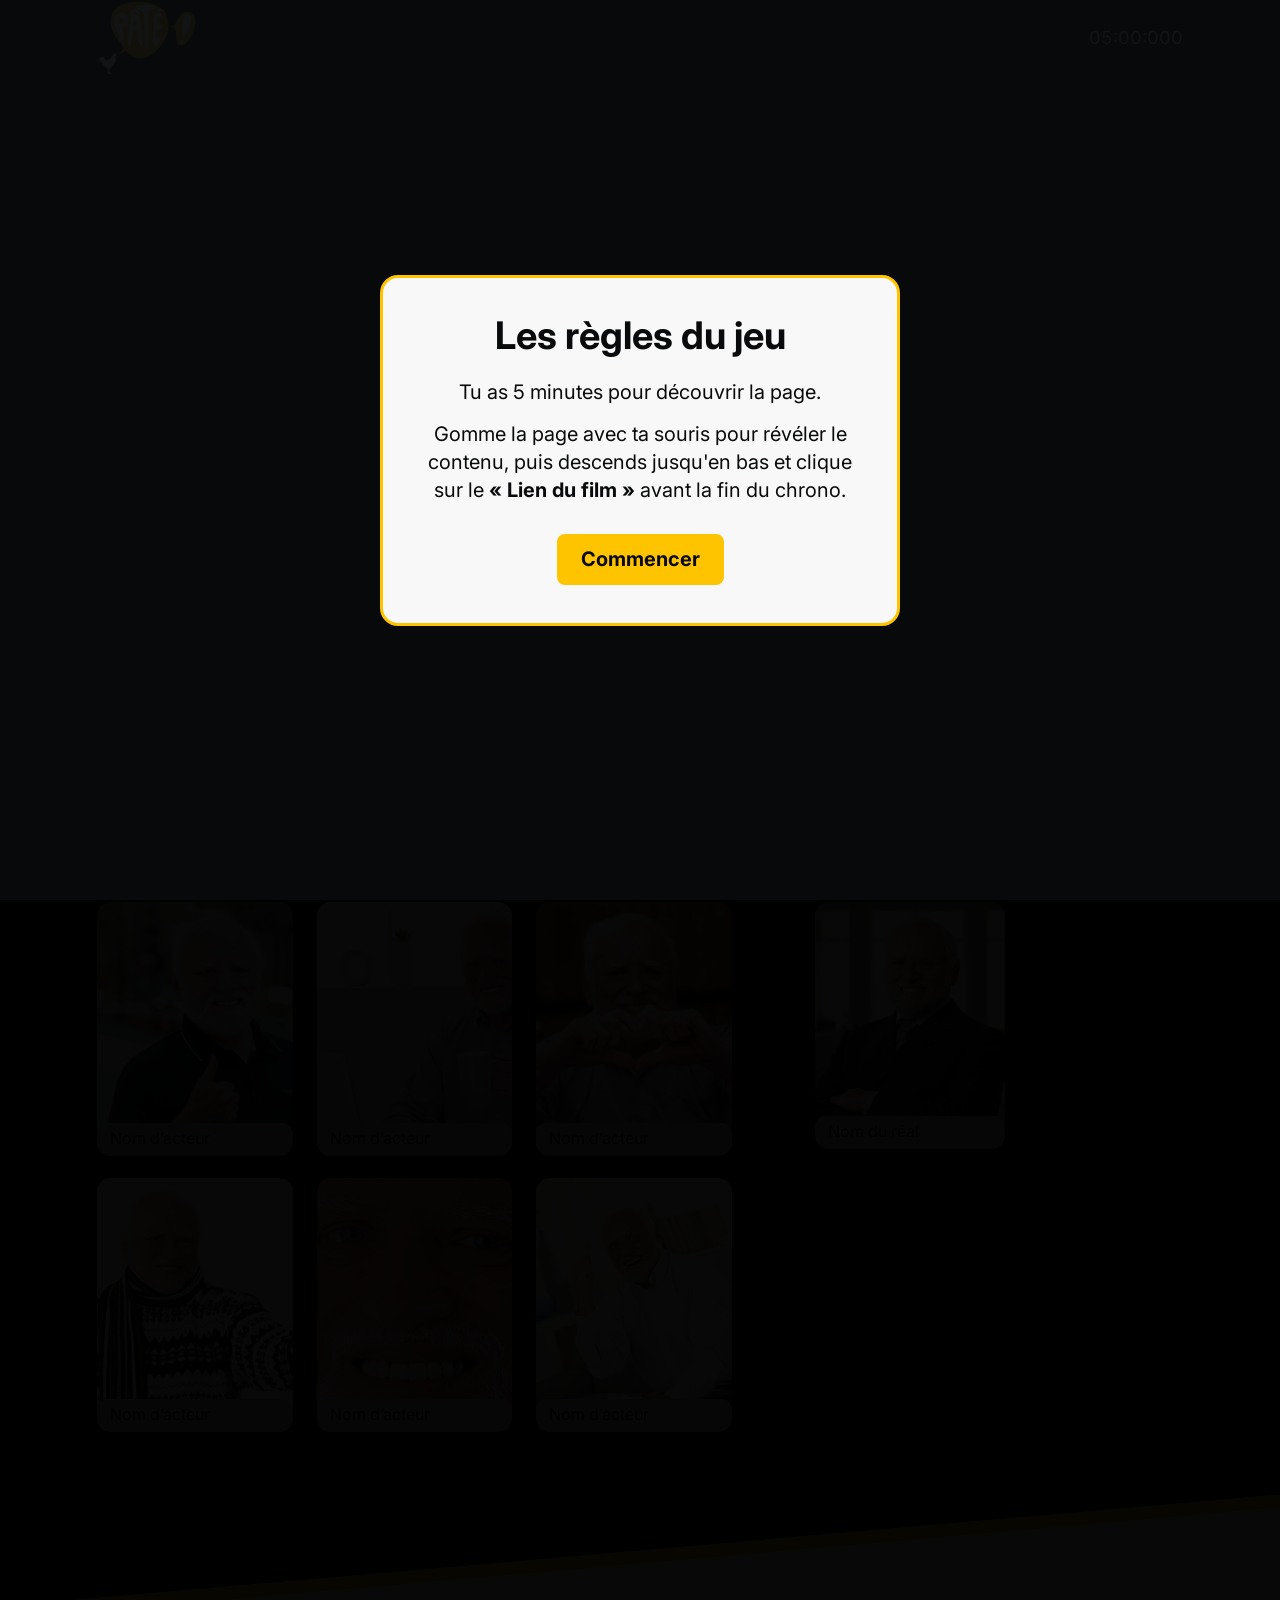
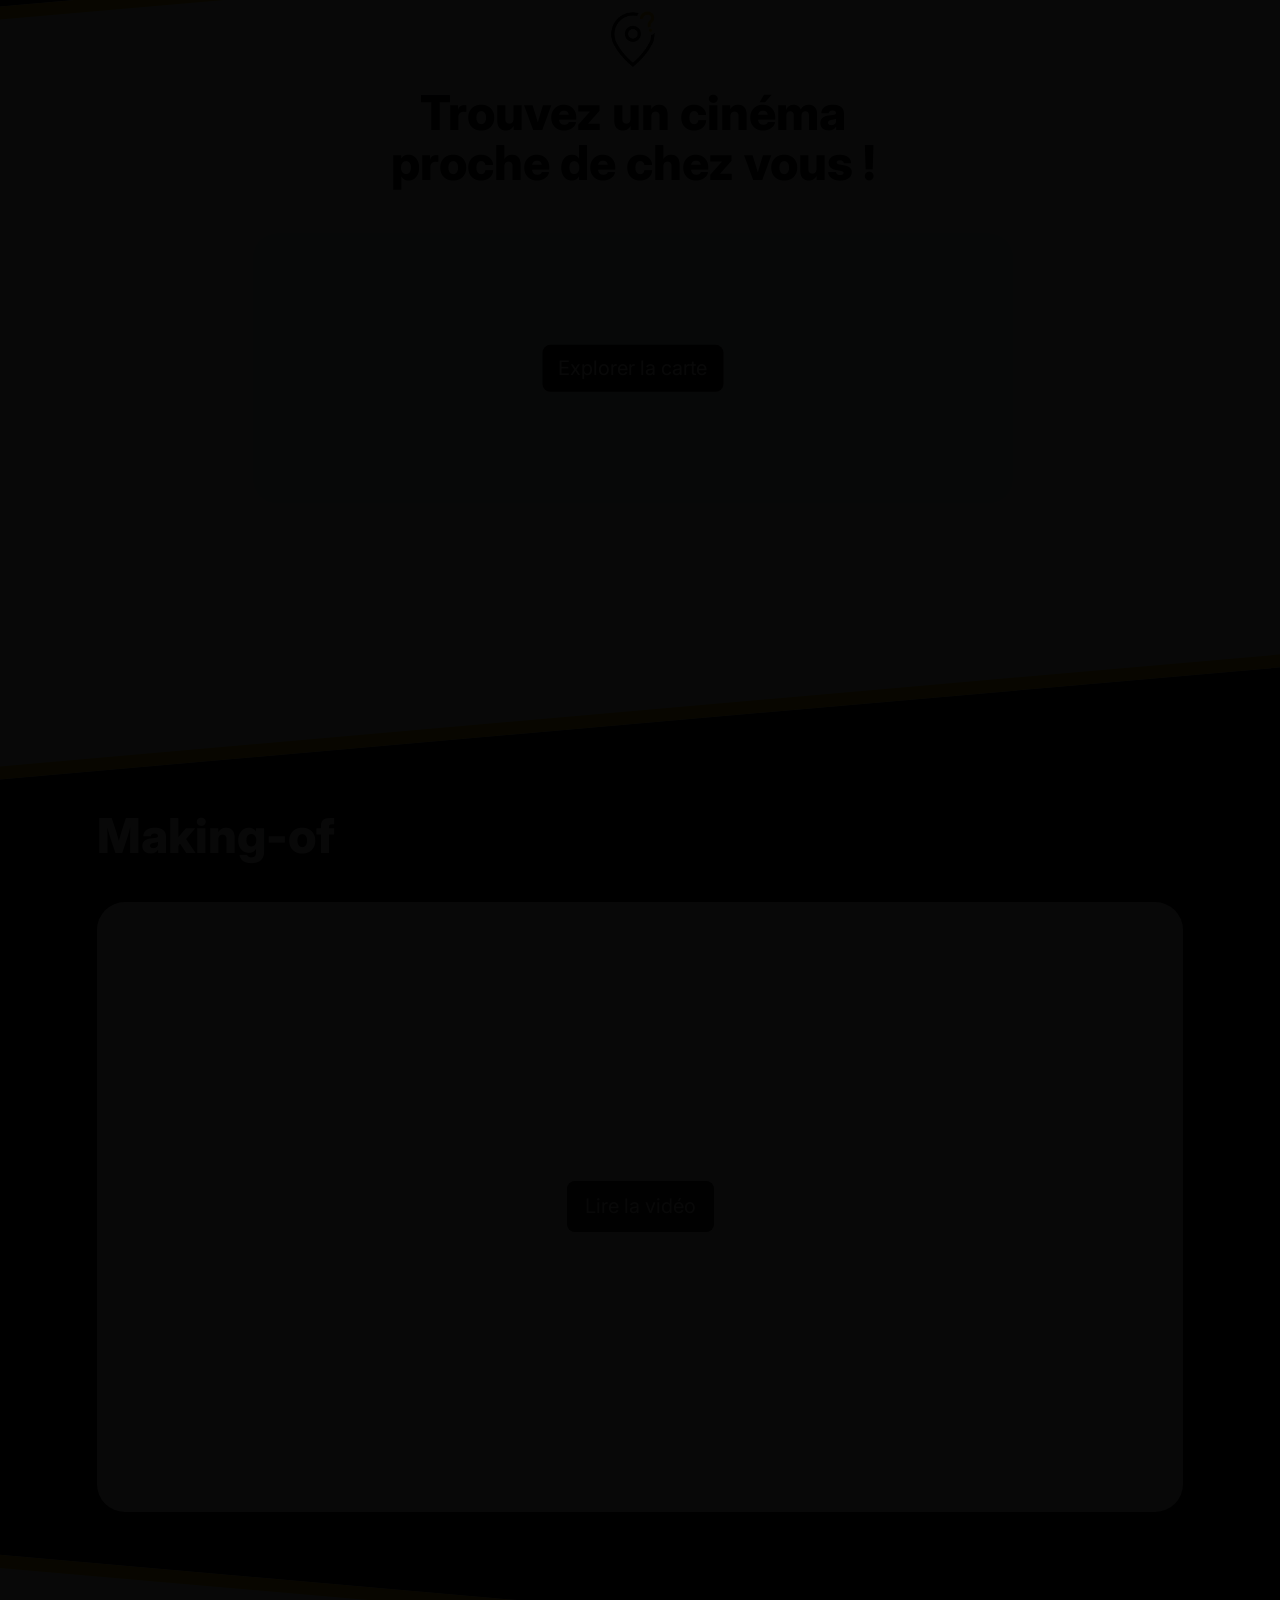
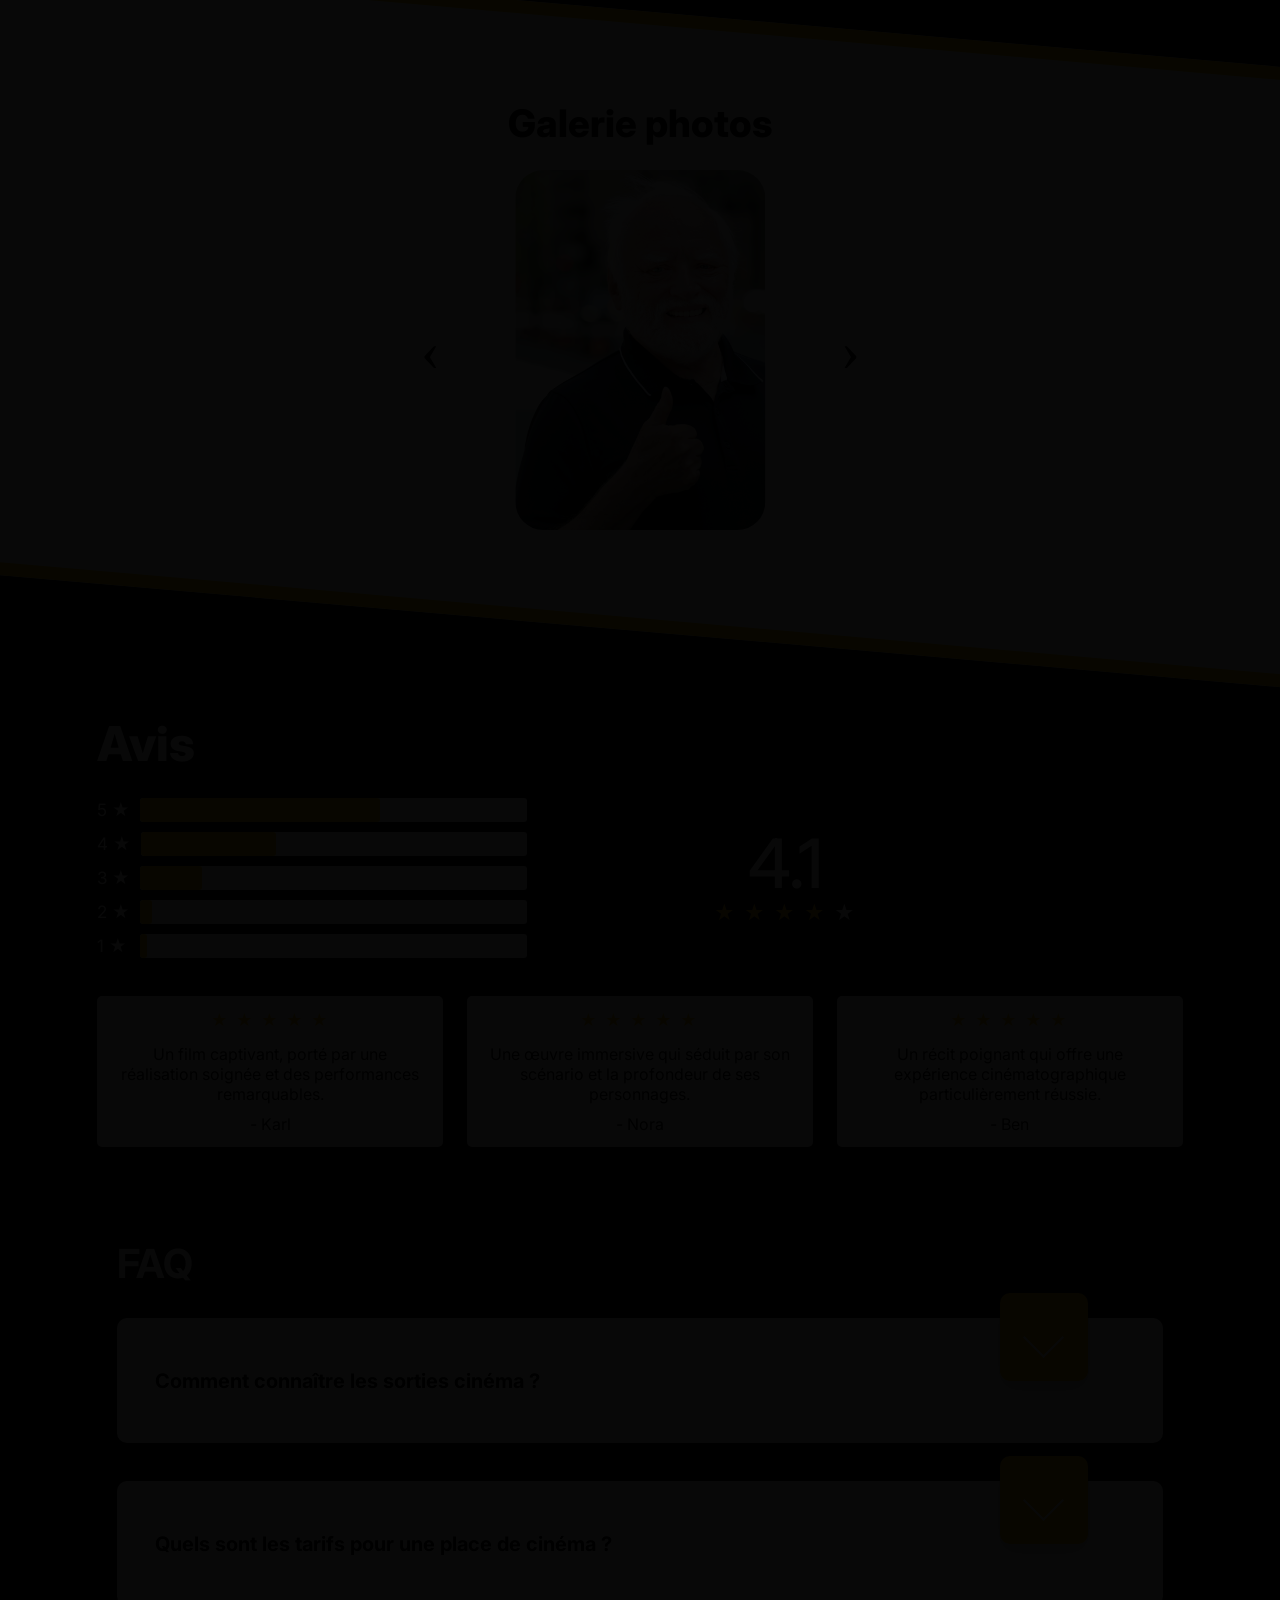
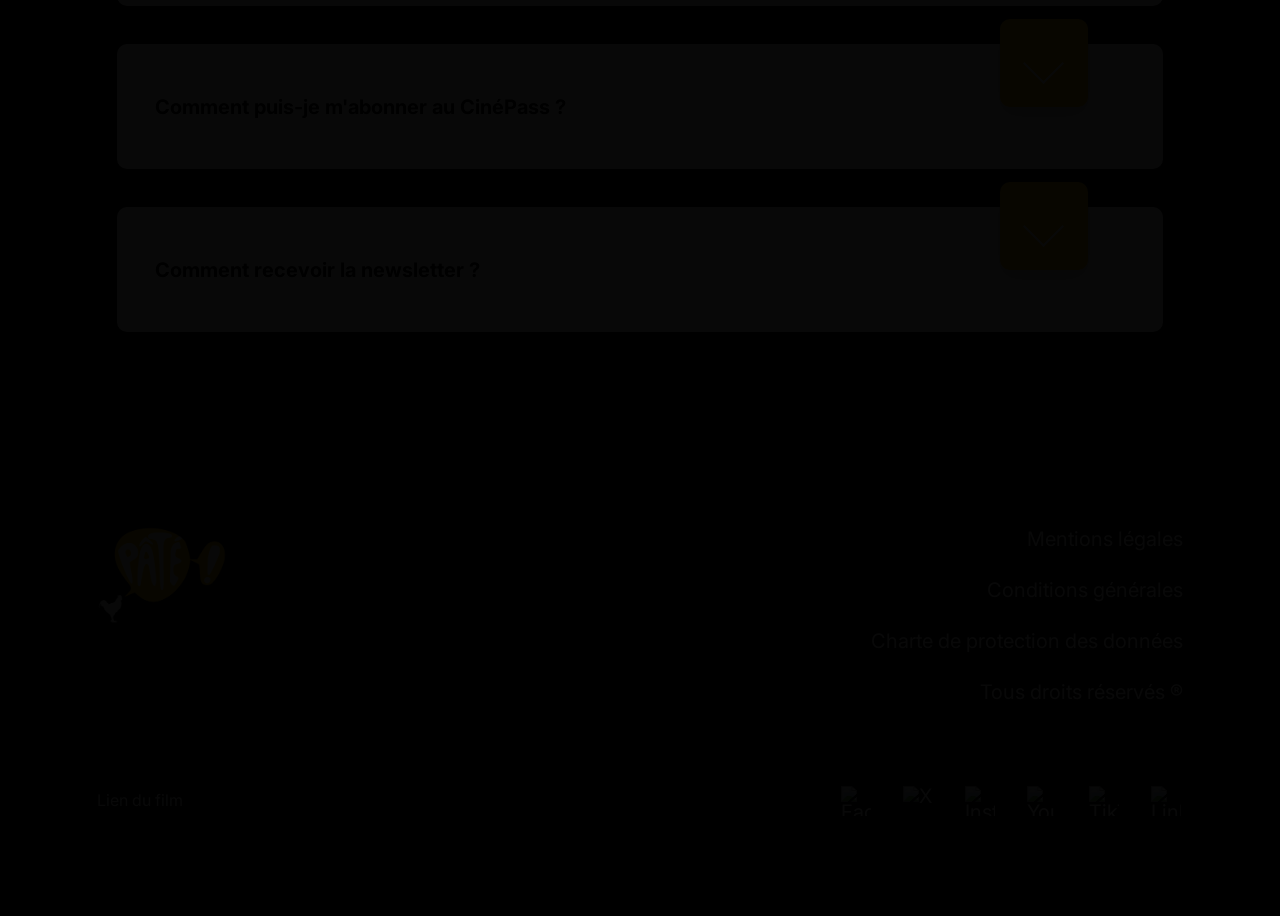
==== commit 83d6442f: "start work on popup" ====
--- a/index.html
+++ b/index.html
@@ -6,7 +6,15 @@
     <title>Ça prend 5 minutes</title>
     <link rel="stylesheet" href="assets/css/style.css">
 </head>
-<body>
+<body class="rules-open">
+    <div class="rules-modal" id="rules-modal" role="dialog" aria-modal="true" aria-labelledby="rules-title">
+        <div class="rules-card">
+            <h2 id="rules-title">Les règles du jeu</h2>
+            <p>Tu as 5 minutes pour découvrir la page.</p>
+            <p>Gomme la page avec ta souris pour révéler le contenu, puis descends jusqu'en bas et clique sur le <strong>« Lien du film »</strong> avant la fin du chrono.</p>
+            <button id="start-game" type="button">Commencer</button>
+        </div>
+    </div>
     <header>
         <img src="assets/images/logo_pathe.png" alt="Logo de Ça prend 5 minutes" class="logo">
         <div class="timer" id="timer">05:00:000</div>
--- a/assets/css/style.css
+++ b/assets/css/style.css
@@ -21,6 +21,130 @@
    font-family: 'Inter', sans-serif;
    font-size: var(--text-main);
    line-height: 1.35;
+   cursor: url("data:image/svg+xml,%3Csvg xmlns='http://www.w3.org/2000/svg' width='28' height='28' viewBox='0 0 28 28'%3E%3Cg transform='rotate(-45 14 14)'%3E%3Crect x='8' y='3' width='12' height='22' rx='2' fill='%23f8f8f8' stroke='%23090a0b' stroke-width='2'/%3E%3Cpath d='M8 18h12' stroke='%23ffc400' stroke-width='4'/%3E%3C/g%3E%3C/svg%3E") 14 14, crosshair;
+}
+
+body.rules-open {
+   overflow: hidden;
+}
+
+body.popup-open {
+   overflow: hidden;
+}
+
+.rules-modal {
+   position: fixed;
+   z-index: 20;
+   inset: 0;
+   display: grid;
+   place-items: center;
+   padding: 24px;
+   background: rgba(9, 10, 11, 0.96);
+}
+
+.rules-modal.is-closed {
+   display: none;
+}
+
+.rules-card {
+   width: min(520px, 100%);
+   padding: 38px;
+   border: 3px solid #ffc400;
+   border-radius: 18px;
+   background: #f8f8f8;
+   color: #090a0b;
+   text-align: center;
+}
+
+.rules-card h2 {
+   margin: 0 0 24px;
+   font-size: var(--heading-subsection);
+   line-height: 1;
+}
+
+.rules-card p {
+   margin: 0 0 14px;
+   font-size: var(--text-main);
+   line-height: 1.4;
+}
+
+.rules-card button {
+   margin-top: 16px;
+   padding: 12px 24px;
+   border: 0;
+   border-radius: 8px;
+   background: #ffc400;
+   color: #090a0b;
+   cursor: pointer;
+   font: inherit;
+   font-weight: 700;
+}
+
+.random-popup-layer {
+   position: fixed;
+   z-index: 19;
+   inset: 0;
+   display: none;
+   place-items: center;
+   padding: 24px;
+   background: rgba(9, 10, 11, 0.88);
+}
+
+.random-popup-layer.is-visible {
+   display: grid;
+}
+
+.random-popup-image {
+   display: block;
+   width: min(420px, 80vw);
+   max-height: 72vh;
+   border-radius: 18px;
+   background: #f8f8f8;
+   cursor: pointer;
+   object-fit: contain;
+}
+
+.cinema-blocked-popup {
+   position: fixed;
+   z-index: 18;
+   inset: 0;
+   display: grid;
+   place-items: center;
+   padding: 24px;
+   background: rgba(9, 10, 11, 0.86);
+}
+
+.cinema-blocked-popup > div {
+   width: min(420px, 100%);
+   padding: 30px;
+   border-radius: 16px;
+   background: #f8f8f8;
+   color: #090a0b;
+   text-align: center;
+}
+
+.cinema-blocked-popup strong {
+   font-size: var(--heading-subsection);
+}
+
+.cinema-blocked-popup p {
+   margin: 16px 0 22px;
+   font-size: var(--text-main);
+}
+
+.cinema-blocked-popup button {
+   padding: 10px 18px;
+   border: 0;
+   border-radius: 8px;
+   background: #ffc400;
+   color: #090a0b;
+   cursor: pointer;
+   font: inherit;
+   font-weight: 700;
+}
+
+.game-complete .film-link {
+   color: #ffc400;
 }
 
 header {
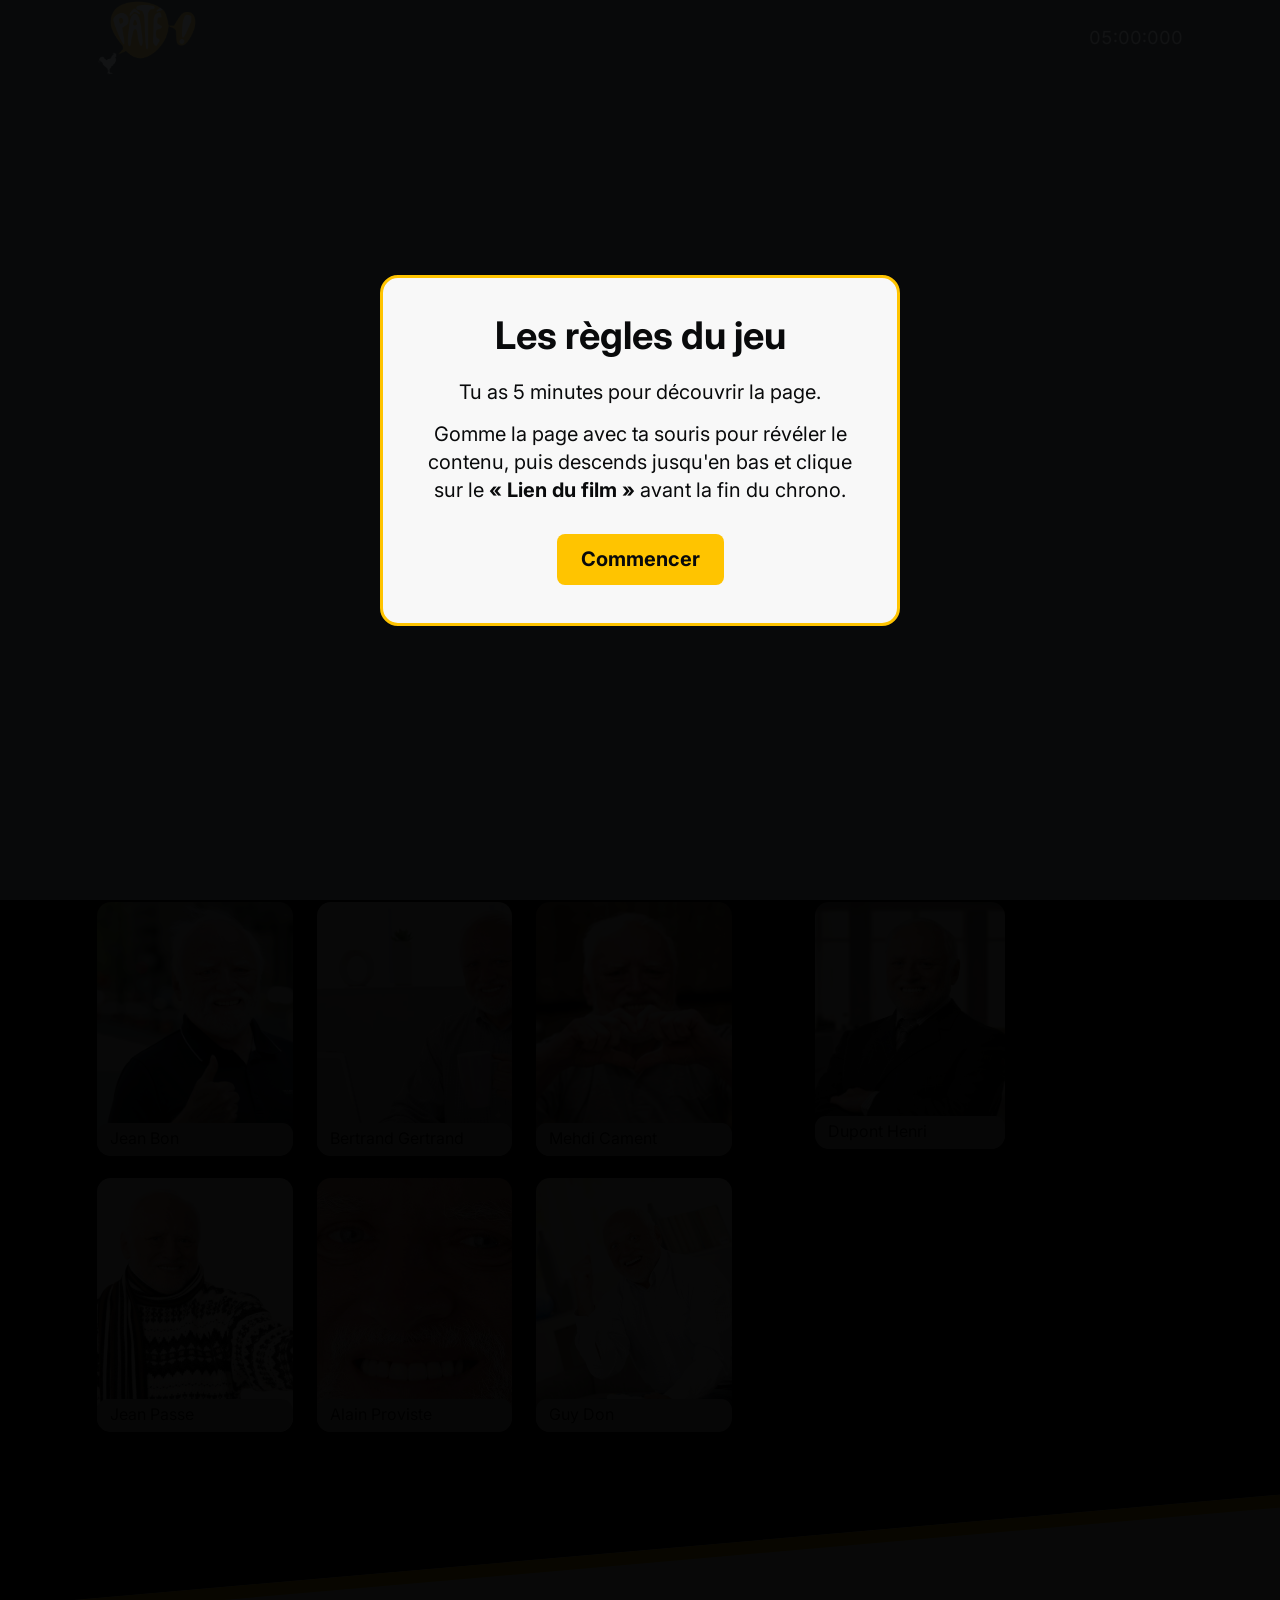
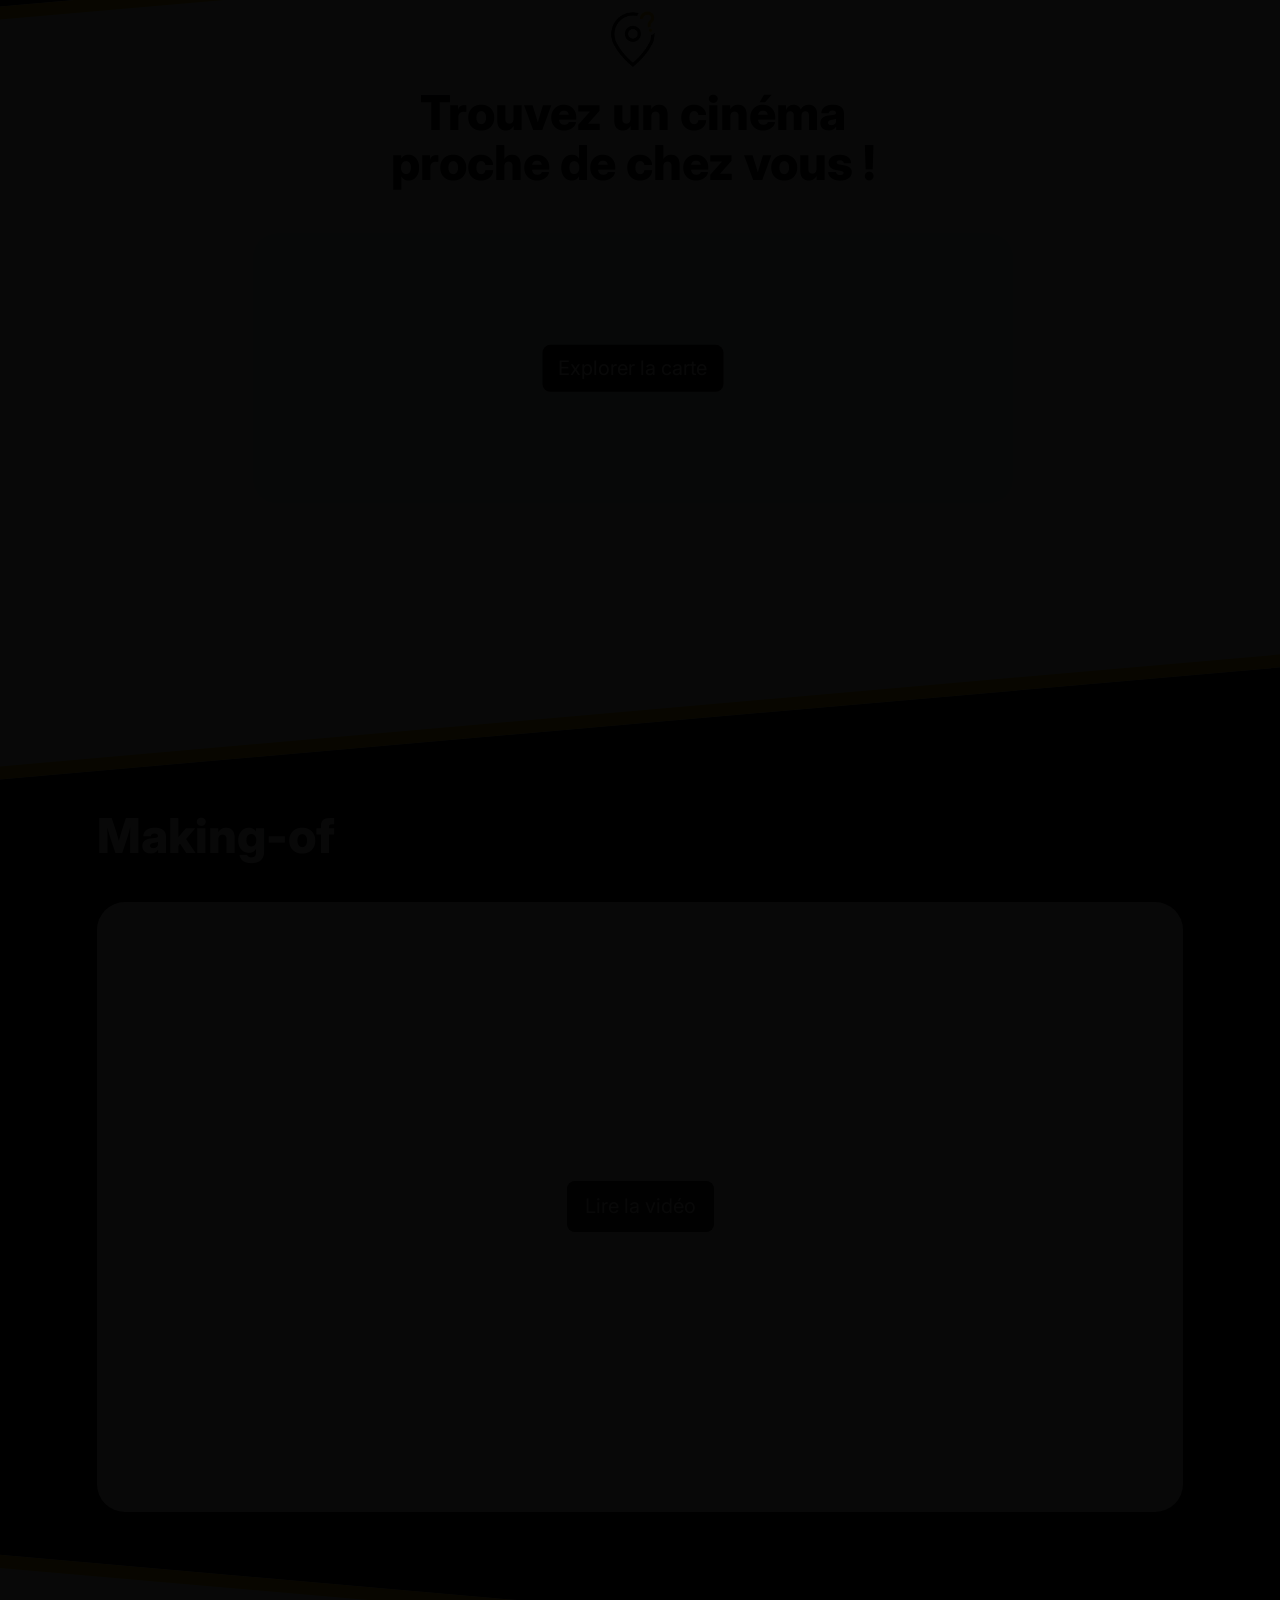
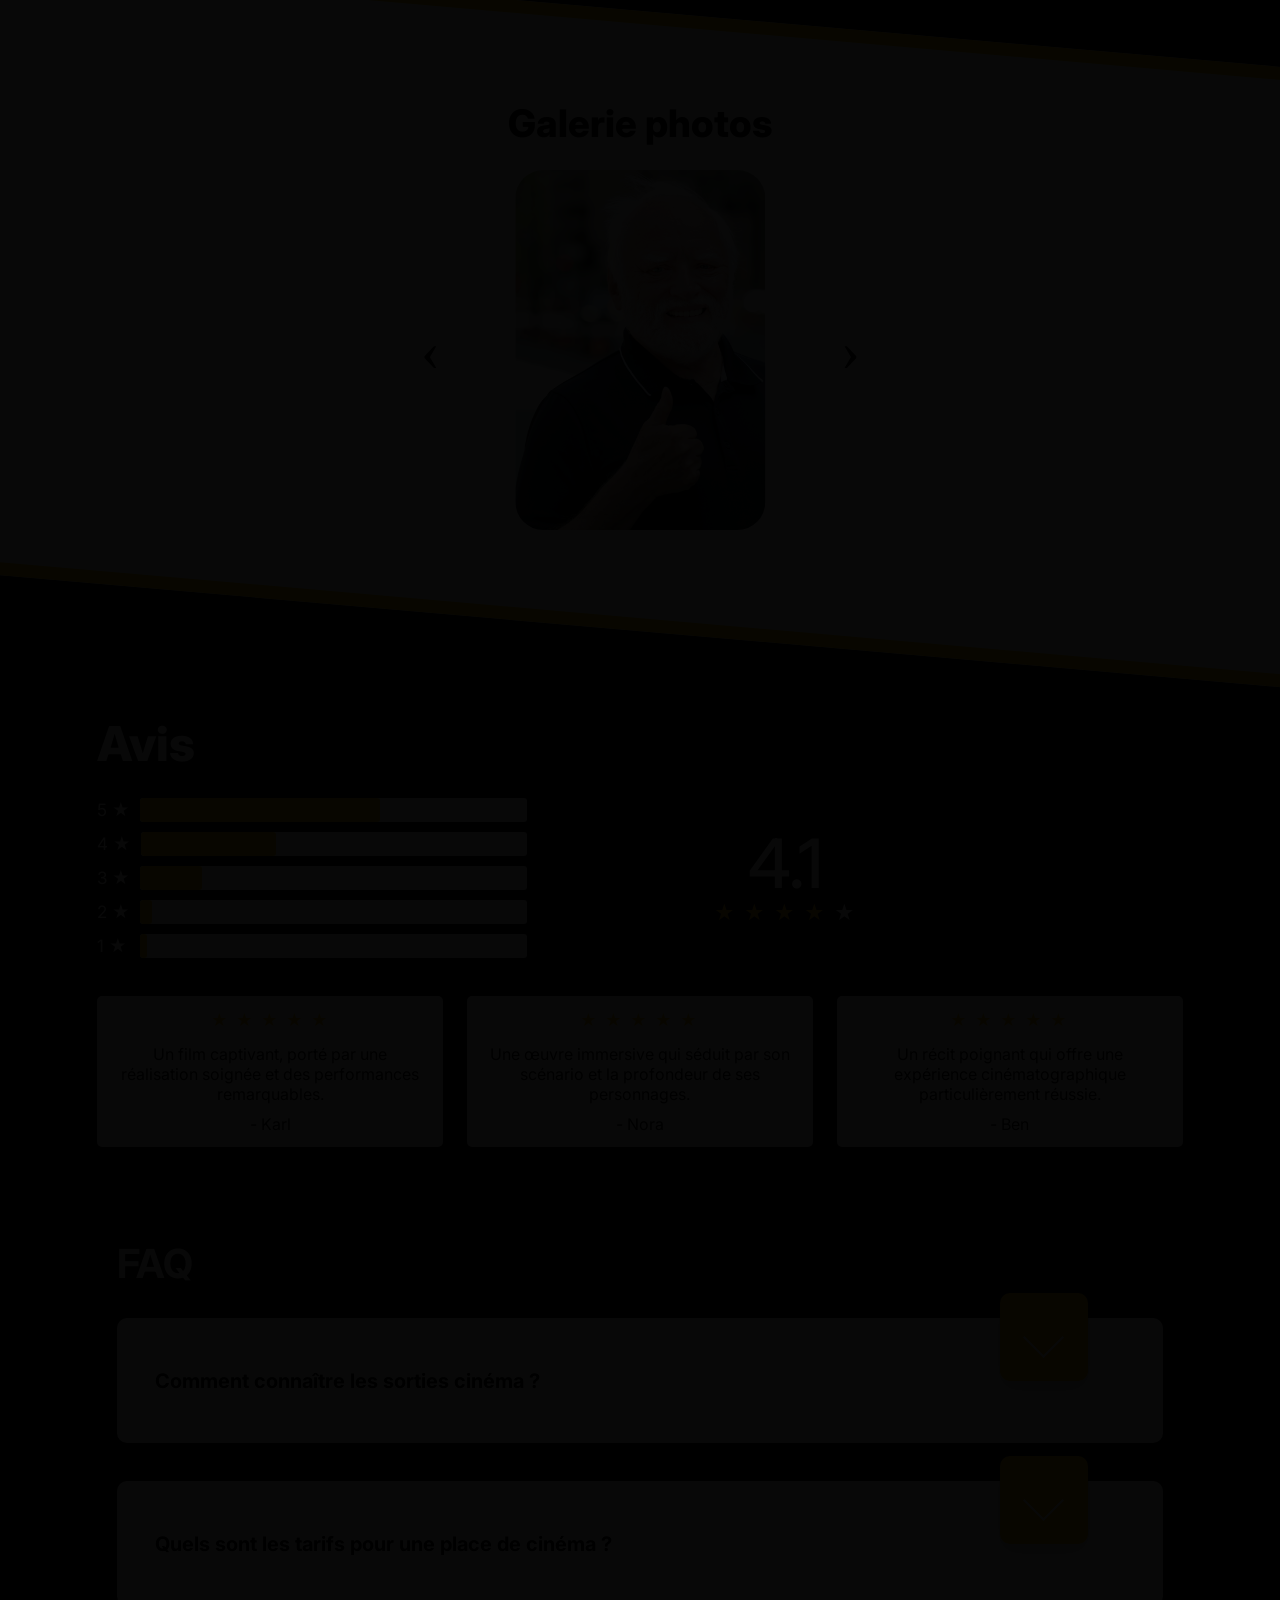
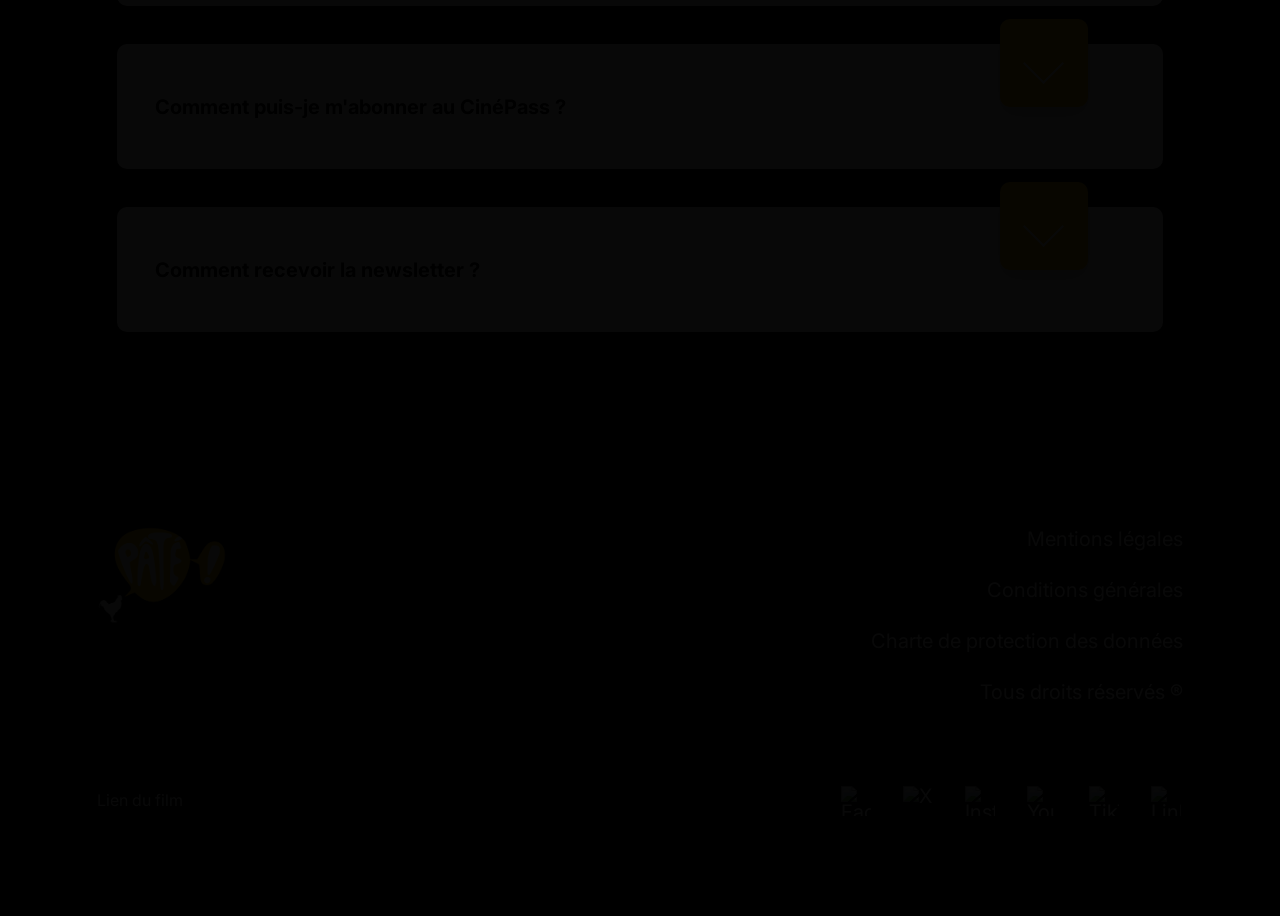
==== commit 29152632: "maj" ====
--- a/index.html
+++ b/index.html
@@ -28,14 +28,14 @@
                 <span class="tag">35 minutes</span>
             </div>
             <p class="date-sortie">Sortie le 10 septembre 2026</p>
-            <p class="description">Une phrase que l’on prononce sans réfléchir et qui semble annoncer une tâche rapide et sans conséquence. Pourtant, ce qui devait prendre cinq minutes finit toujours par durer 
+            <p class="description">Une phrase que l’on prononce sans réfléchir et qui semble annoncer une tâche rapide et sans conséquence. Pourtant, ce qui devait prendre cinq minutes finit toujours par durer
 beaucoup plus longtemps. Une situation banale devient progressivement une véritable course contre la montre.</p>
         </div>
         <div class="first-section-right">
             <div class="container-affiche">
                 <img src="assets/images/affiche.jpg" alt="Affiche du film Ça prend 5 minutes" class="affiche">
             </div>
-        </div> 
+        </div>
     </section>
 
     <section class="credits-section">
@@ -44,27 +44,27 @@
             <div class="casting-grid">
                 <article class="person-card">
                     <img src="assets/images/acteur_1.jpg" alt="Acteur du film">
-                    <p>Nom d’acteur</p>
+                    <p>Jean Bon</p>
                 </article>
                 <article class="person-card">
                     <img src="assets/images/acteur_2.jpg" alt="Acteur du film">
-                    <p>Nom d’acteur</p>
+                    <p>Bertrand Gertrand</p>
                 </article>
                 <article class="person-card">
                     <img src="assets/images/acteur_3.jpg" alt="Acteur du film">
-                    <p>Nom d’acteur</p>
+                    <p>Mehdi Cament</p>
                 </article>
                 <article class="person-card">
                     <img src="assets/images/acteur_4.jpg" alt="Acteur du film">
-                    <p>Nom d’acteur</p>
+                    <p>Jean Passe</p>
                 </article>
                 <article class="person-card">
                     <img src="assets/images/acteur_5.jpeg" alt="Acteur du film">
-                    <p>Nom d’acteur</p>
+                    <p>Alain Proviste</p>
                 </article>
                 <article class="person-card">
                     <img src="assets/images/acteur_6.jpg" alt="Acteur du film">
-                    <p>Nom d’acteur</p>
+                    <p>Guy Don</p>
                 </article>
             </div>
         </div>
@@ -73,7 +73,7 @@
             <h2>Réalisé par</h2>
             <article class="person-card director-card">
                 <img src="assets/images/real.jpg" alt="Réalisateur du film">
-                <p>Nom du réal</p>
+                <p>Dupont Henri</p>
             </article>
         </div>
     </section>
@@ -254,8 +254,8 @@
             </nav>
         </div>
     </footer>
-    
+
 </body>
 <script src="assets/js/index.js"></script>
 <script src="assets/js/script.js"></script>
-</html>+</html>
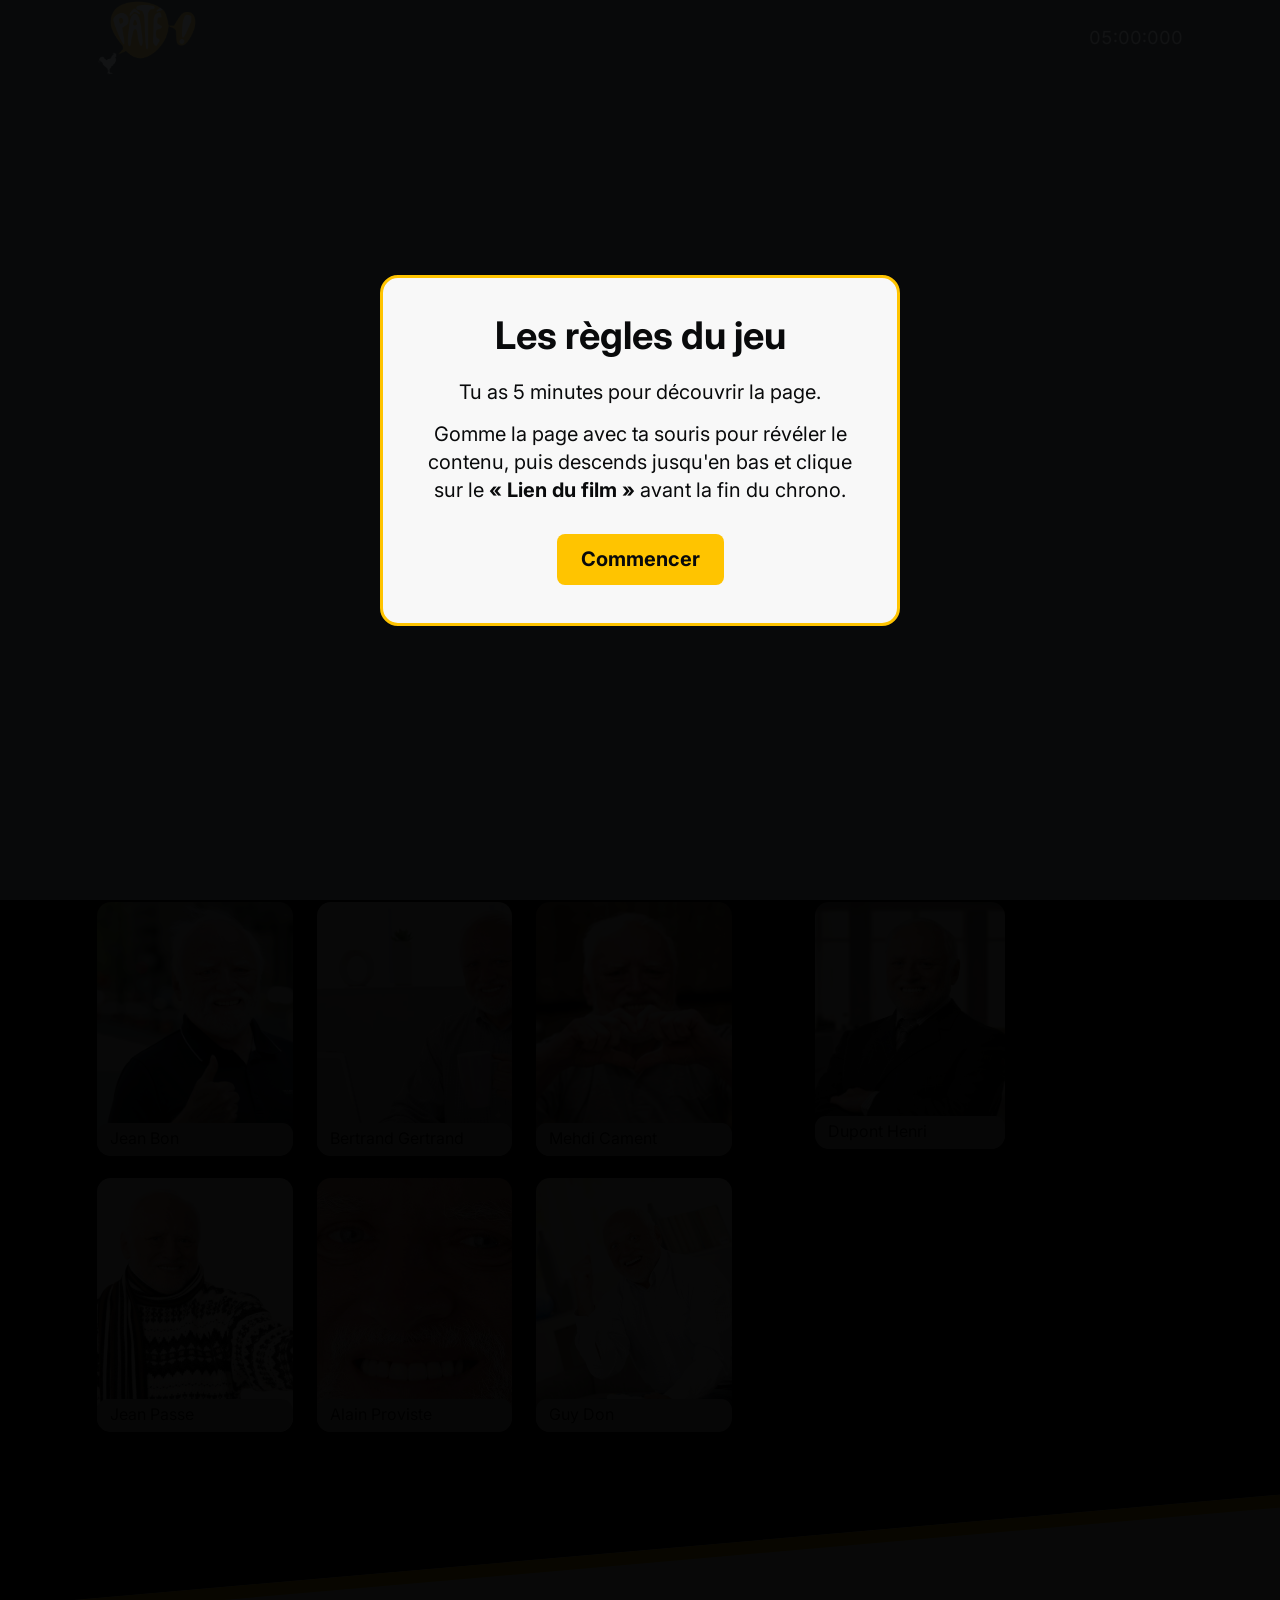
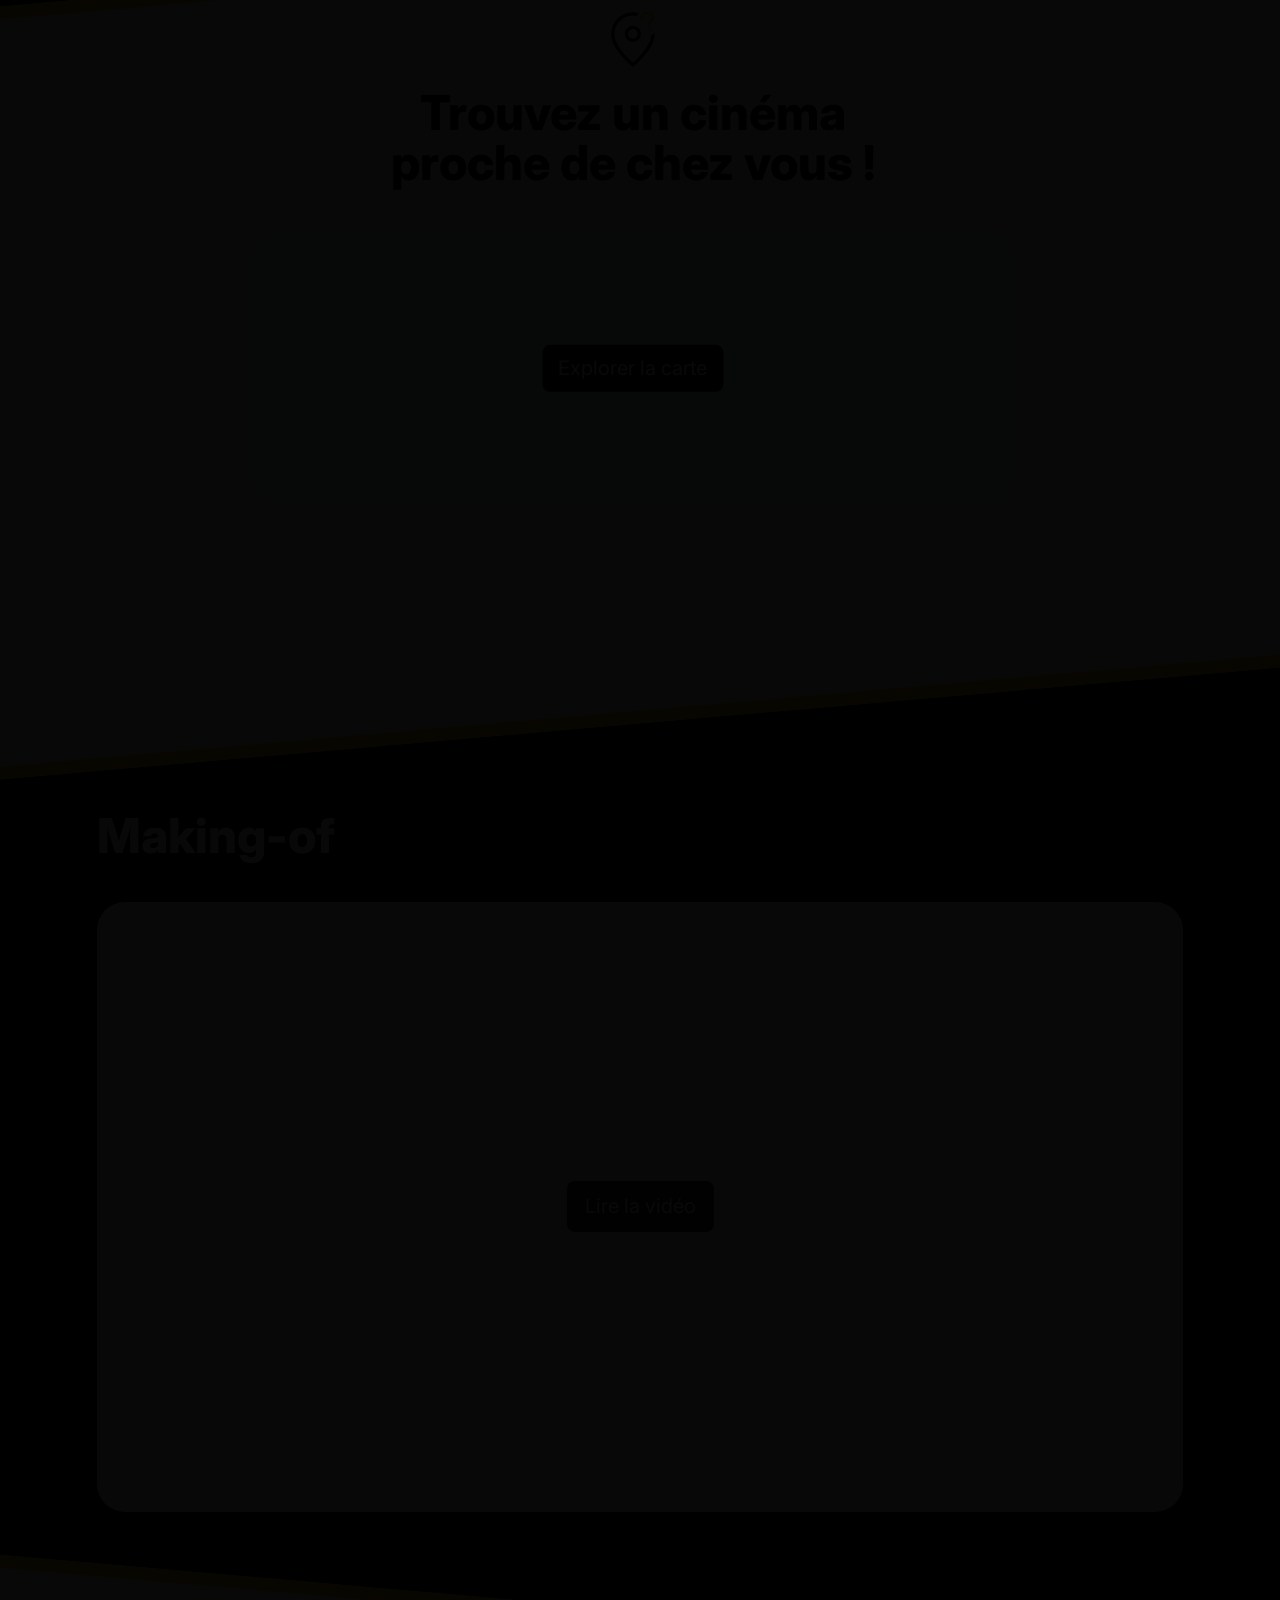
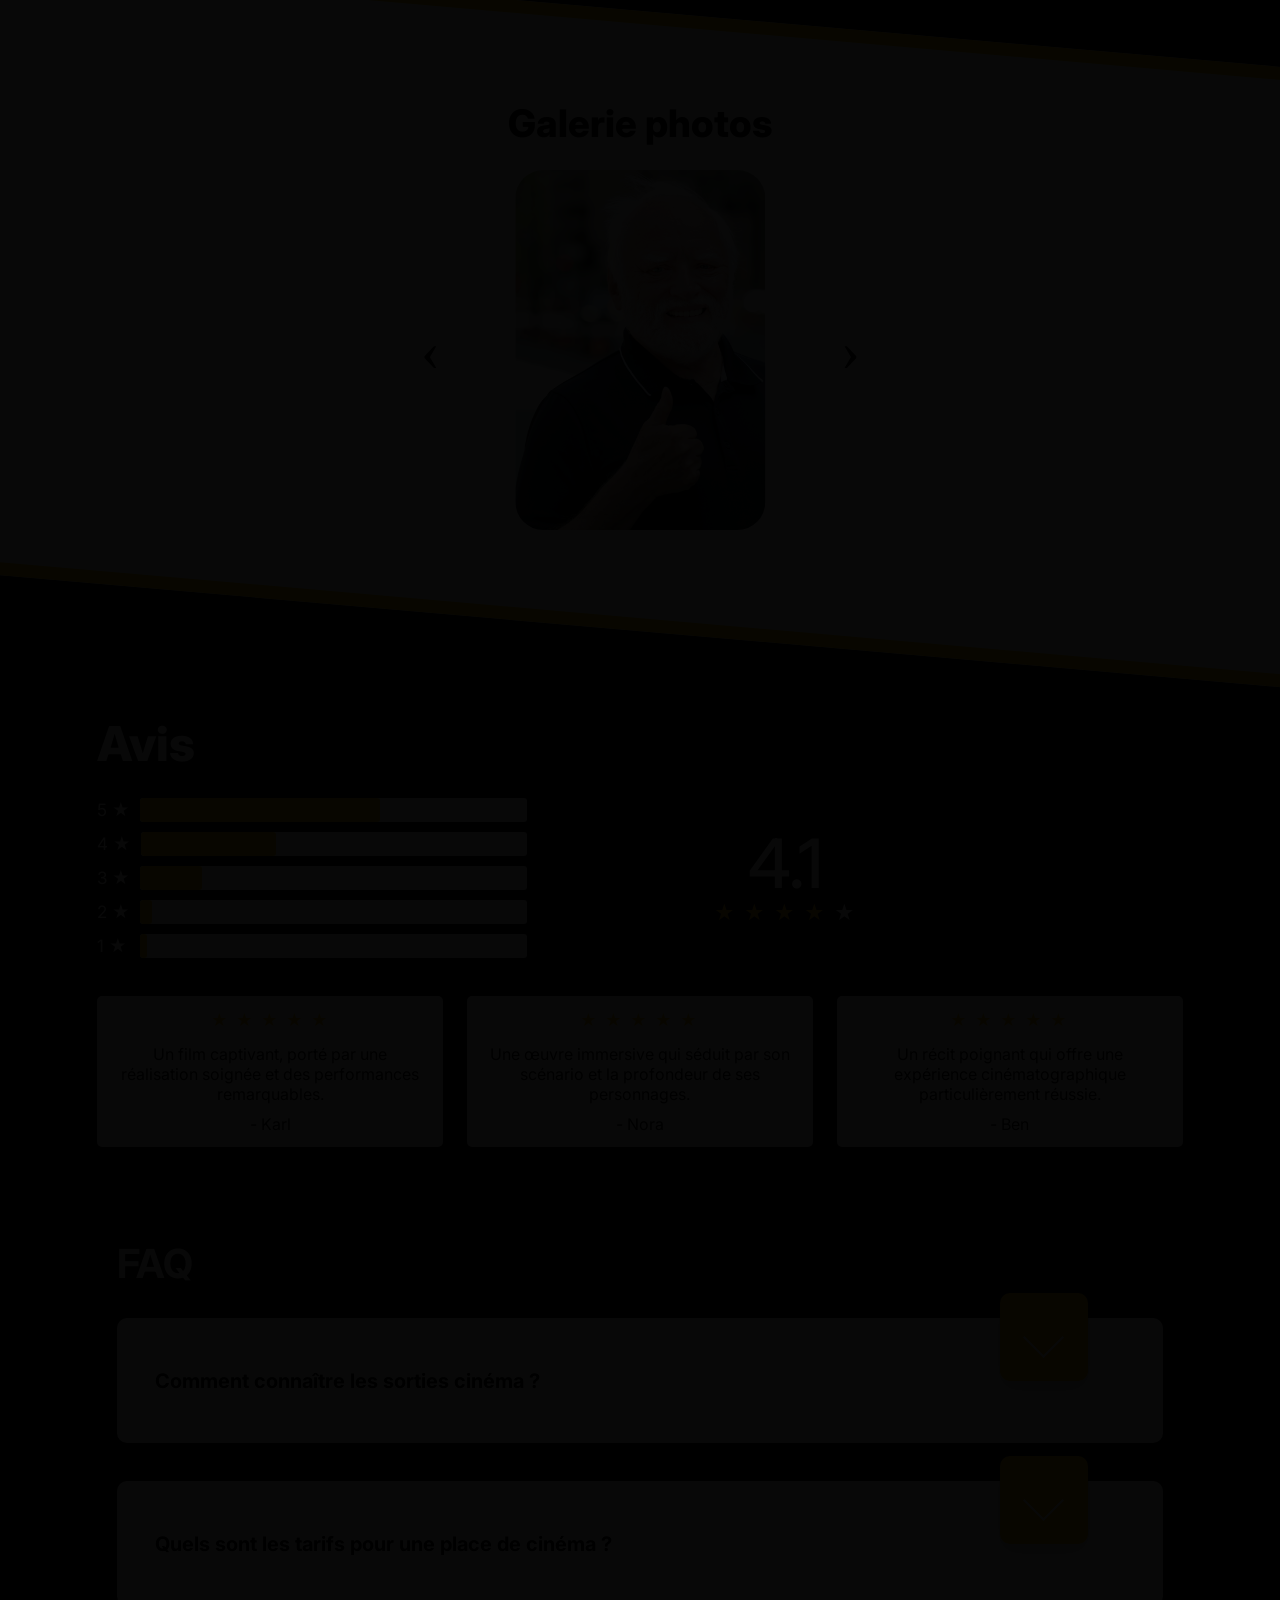
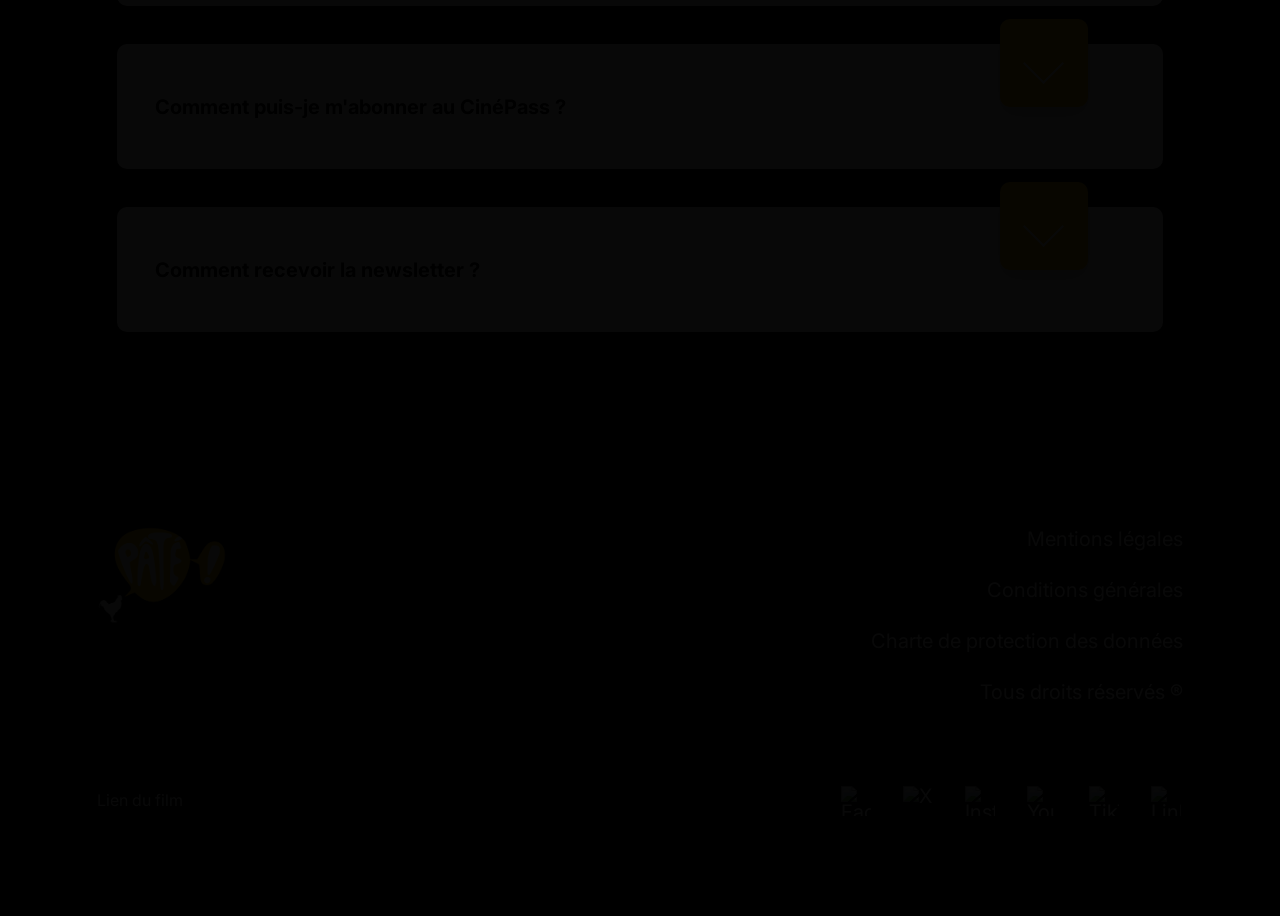
==== commit c930d9ca: "end !" ====
--- a/index.html
+++ b/index.html
@@ -7,6 +7,9 @@
     <link rel="stylesheet" href="assets/css/style.css">
 </head>
 <body class="rules-open">
+    <div class="game-end-screen" id="game-end-screen" aria-live="polite">
+        <img src="assets/images/bluescreen.jpg" alt="Temps écoulé">
+    </div>
     <div class="rules-modal" id="rules-modal" role="dialog" aria-modal="true" aria-labelledby="rules-title">
         <div class="rules-card">
             <h2 id="rules-title">Les règles du jeu</h2>
--- a/assets/css/style.css
+++ b/assets/css/style.css
@@ -46,6 +46,25 @@
    display: none;
 }
 
+.game-end-screen {
+   position: fixed;
+   z-index: 30;
+   inset: 0;
+   display: none;
+   background: #090a0b;
+}
+
+.game-end-screen.is-visible {
+   display: block;
+}
+
+.game-end-screen img {
+   display: block;
+   width: 100%;
+   height: 100%;
+   object-fit: cover;
+}
+
 .rules-card {
    width: min(520px, 100%);
    padding: 38px;
@@ -134,6 +153,45 @@
 
 .cinema-blocked-popup button {
    padding: 10px 18px;
+   border: 0;
+   border-radius: 8px;
+   background: #ffc400;
+   color: #090a0b;
+   cursor: pointer;
+   font: inherit;
+   font-weight: 700;
+}
+
+.game-result-popup {
+   position: fixed;
+   z-index: 25;
+   inset: 0;
+   display: grid;
+   place-items: center;
+   padding: 24px;
+   background: rgba(9, 10, 11, 0.86);
+}
+
+.game-result-popup > div {
+   width: min(440px, 100%);
+   padding: 34px;
+   border-radius: 16px;
+   background: #f8f8f8;
+   color: #090a0b;
+   text-align: center;
+}
+
+.game-result-popup strong {
+   font-size: var(--heading-subsection);
+}
+
+.game-result-popup p {
+   margin: 16px 0 22px;
+   font-size: var(--text-main);
+}
+
+.game-result-popup button {
+   padding: 10px 20px;
    border: 0;
    border-radius: 8px;
    background: #ffc400;
